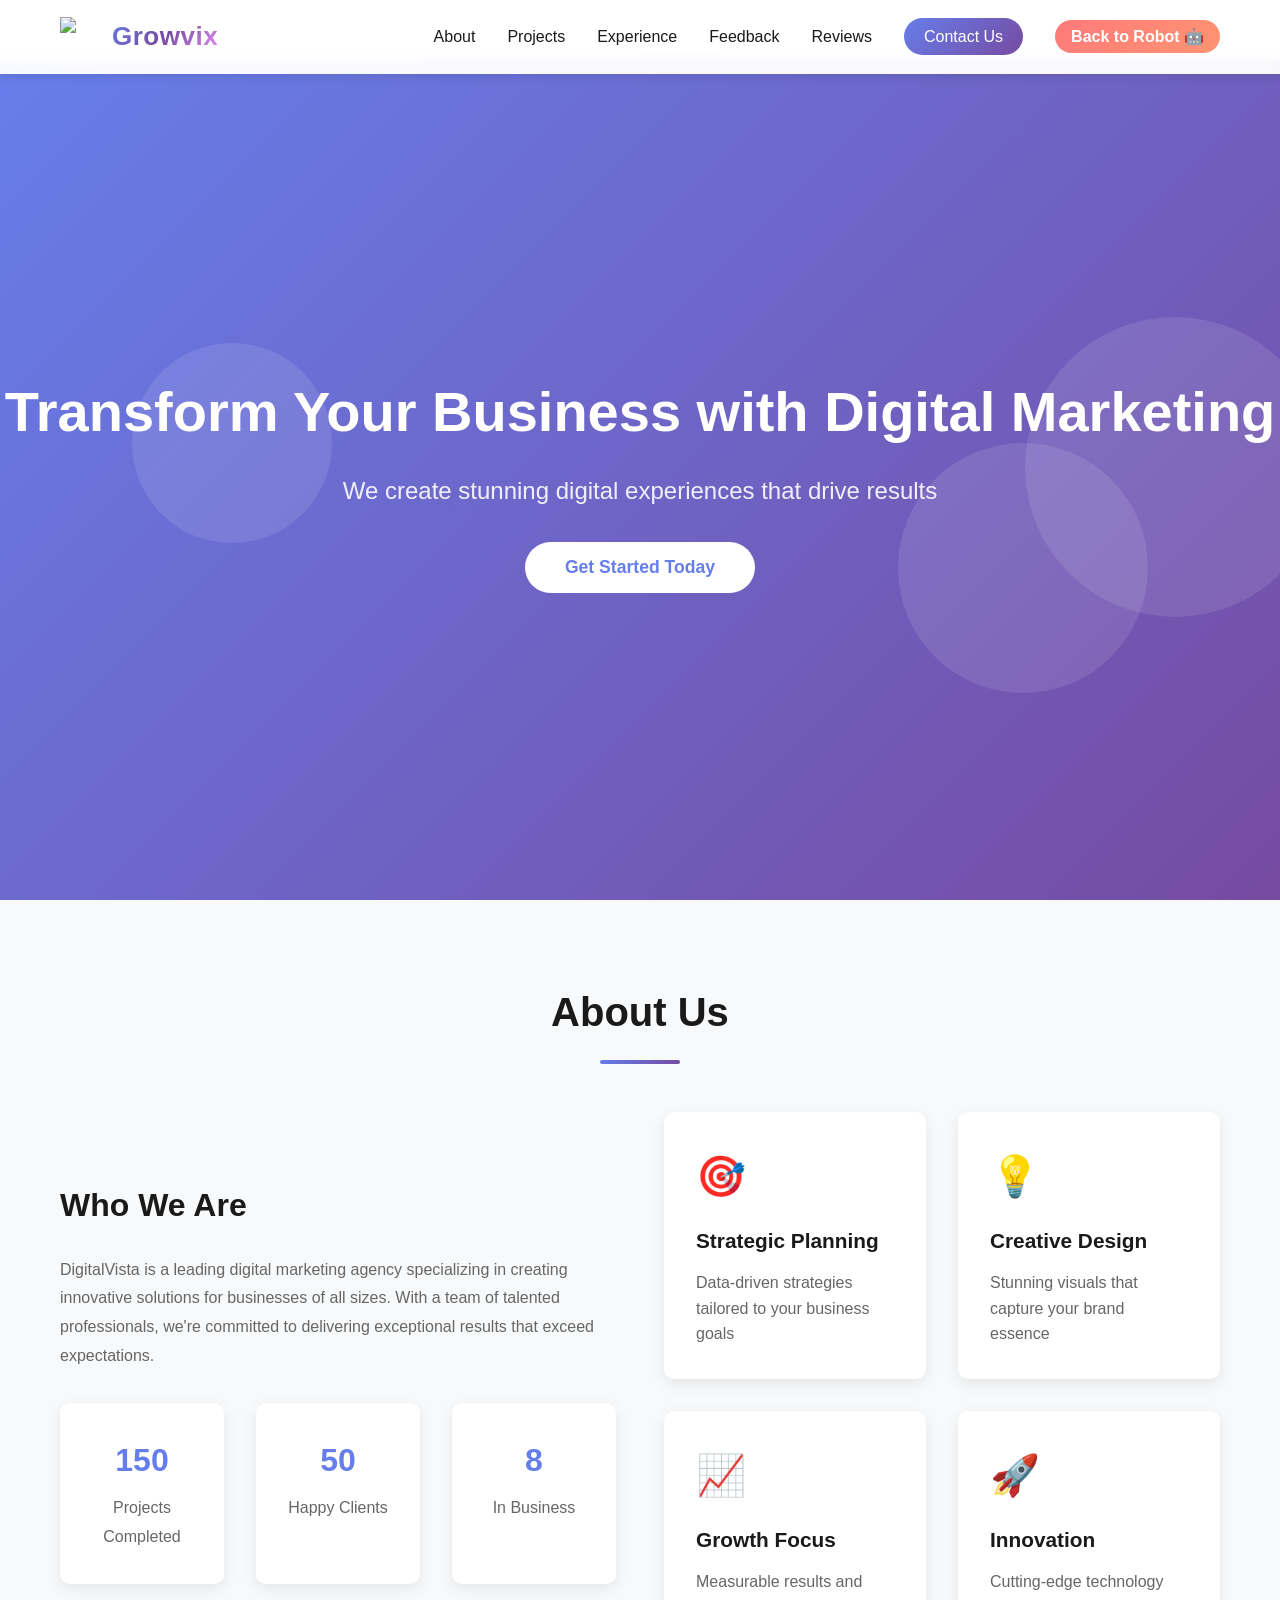
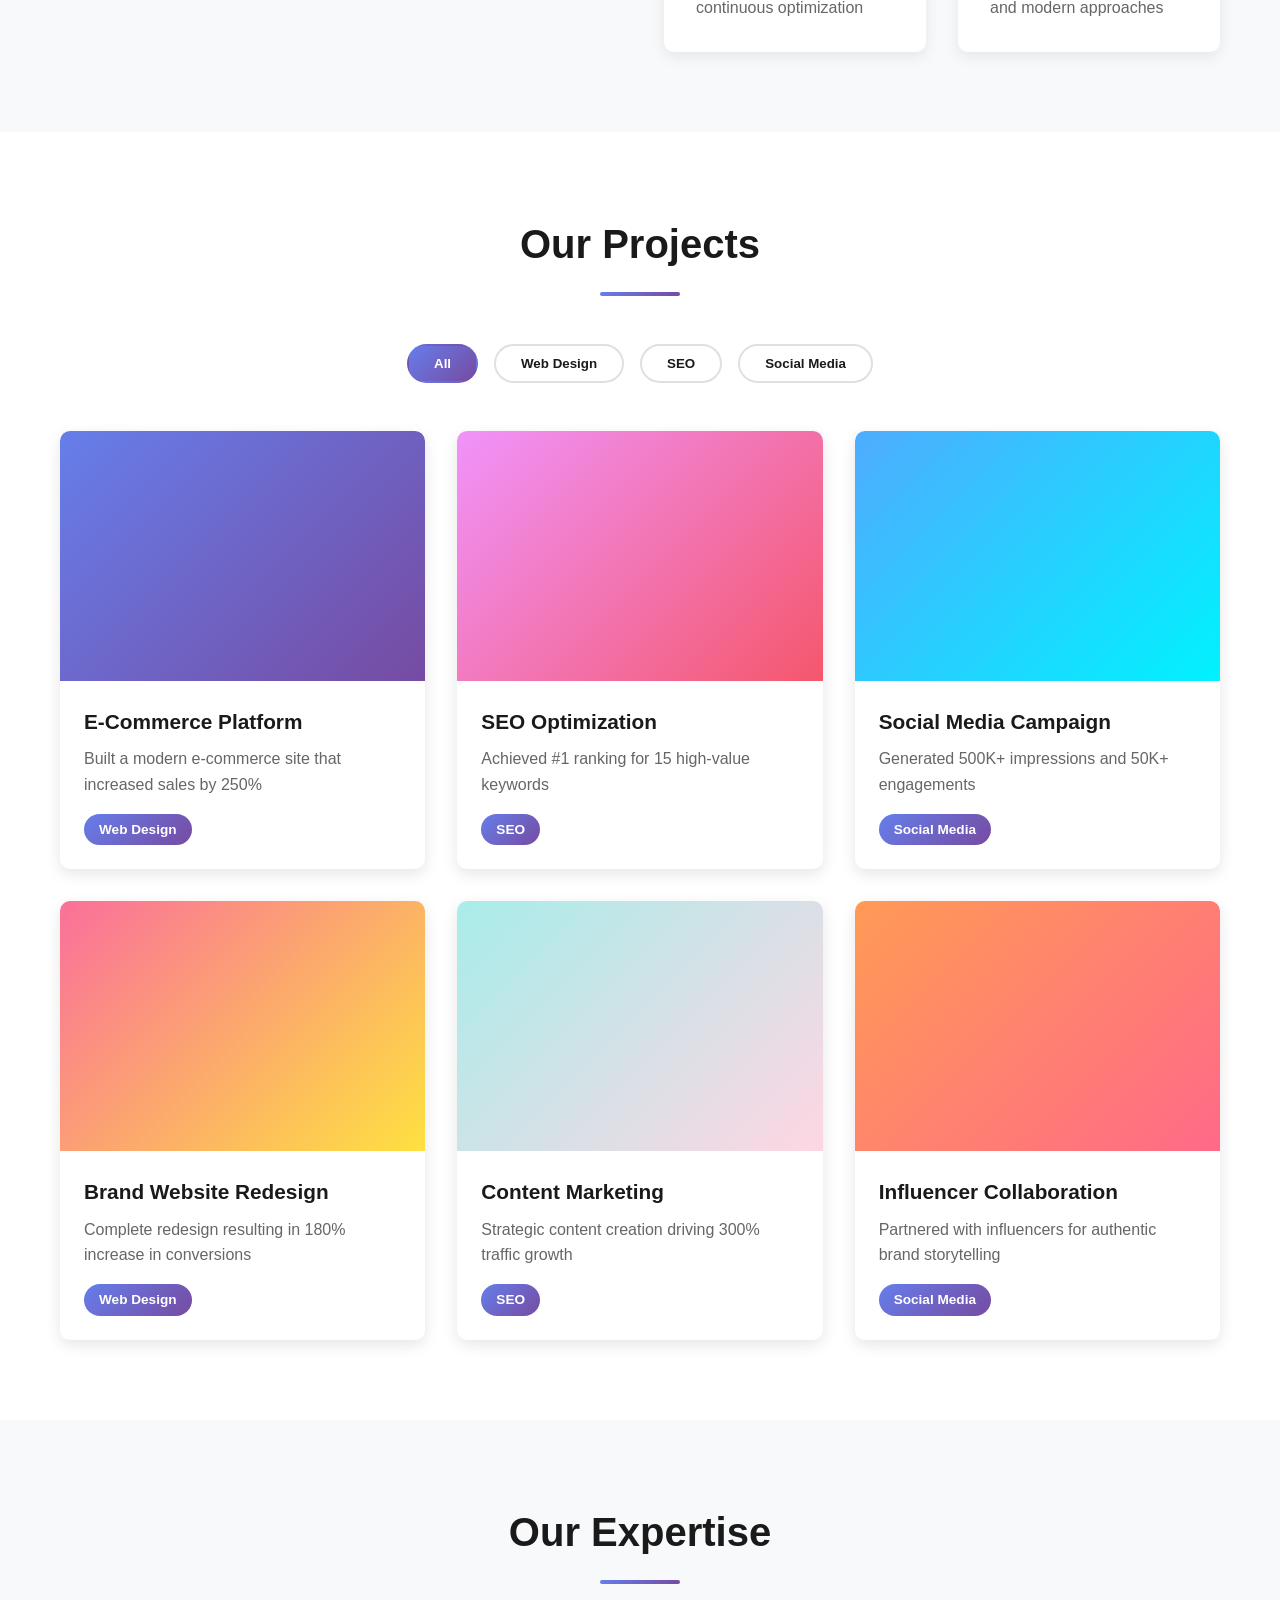
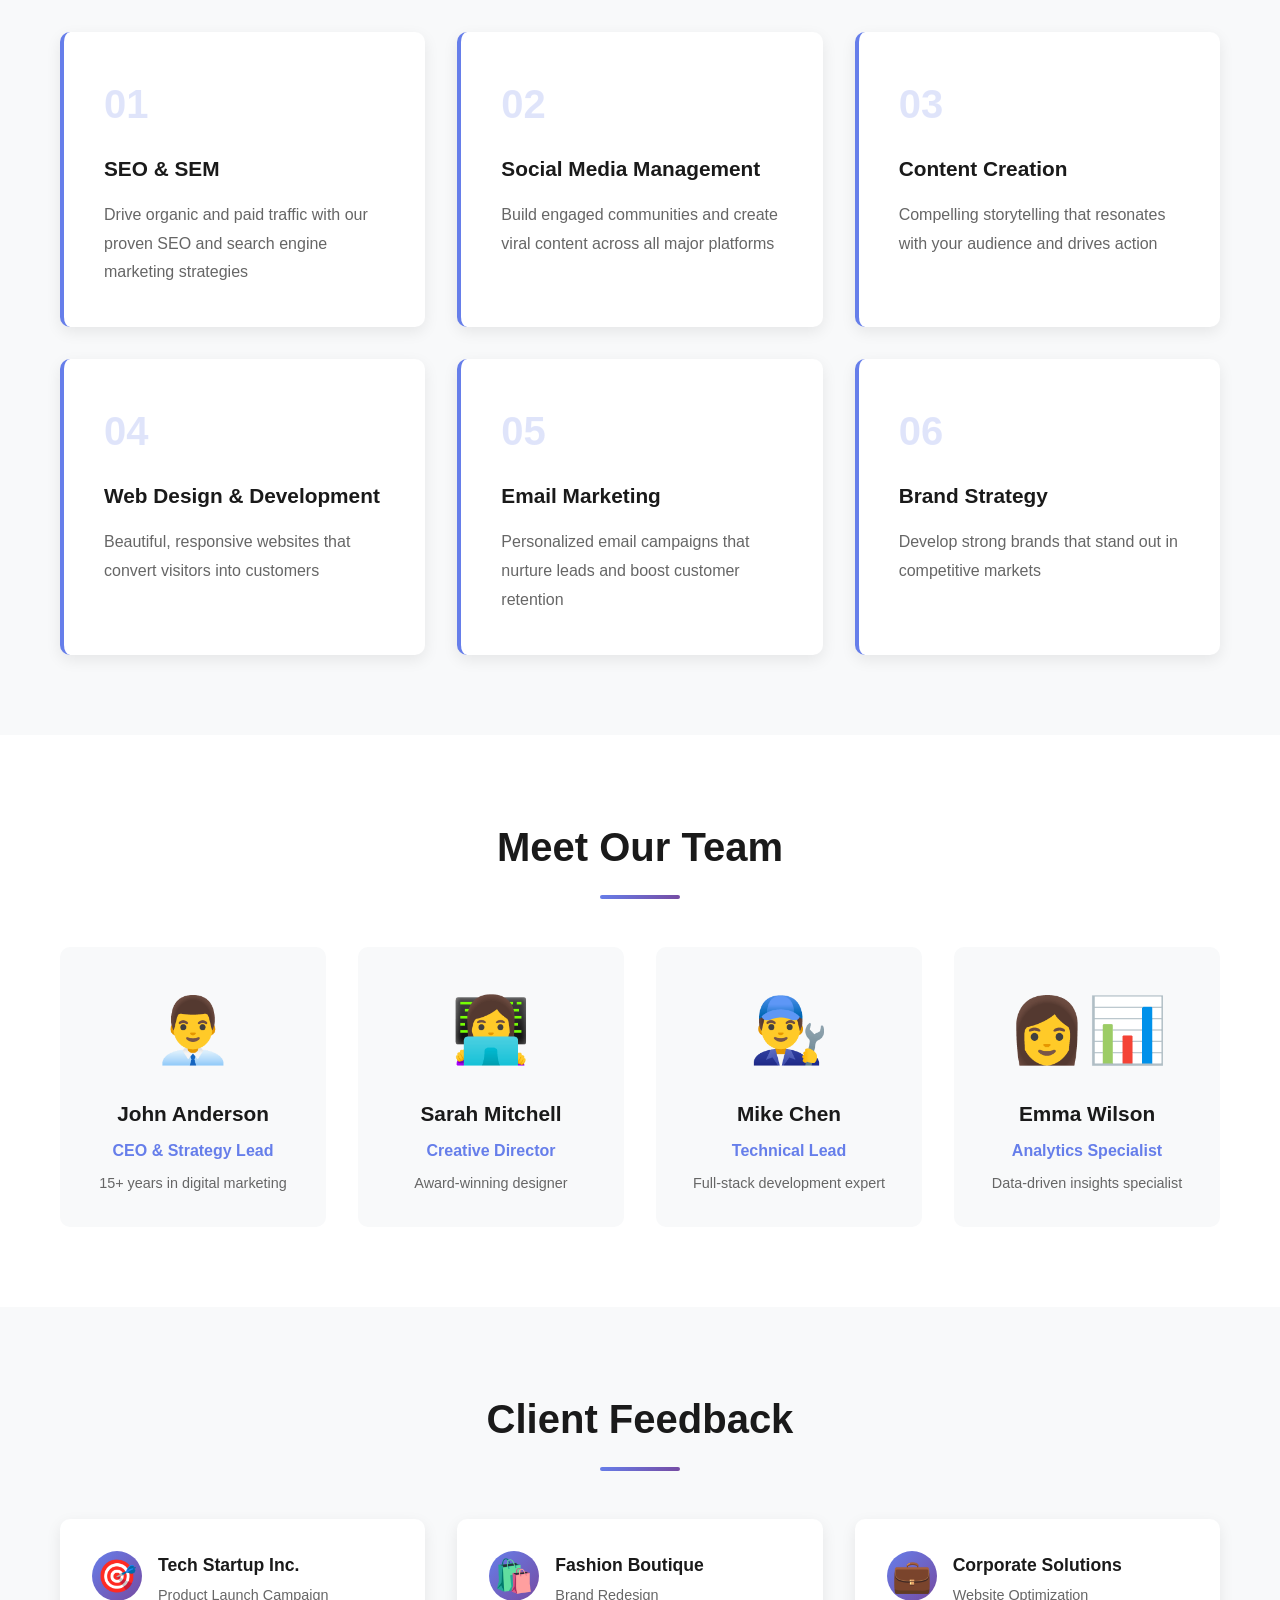
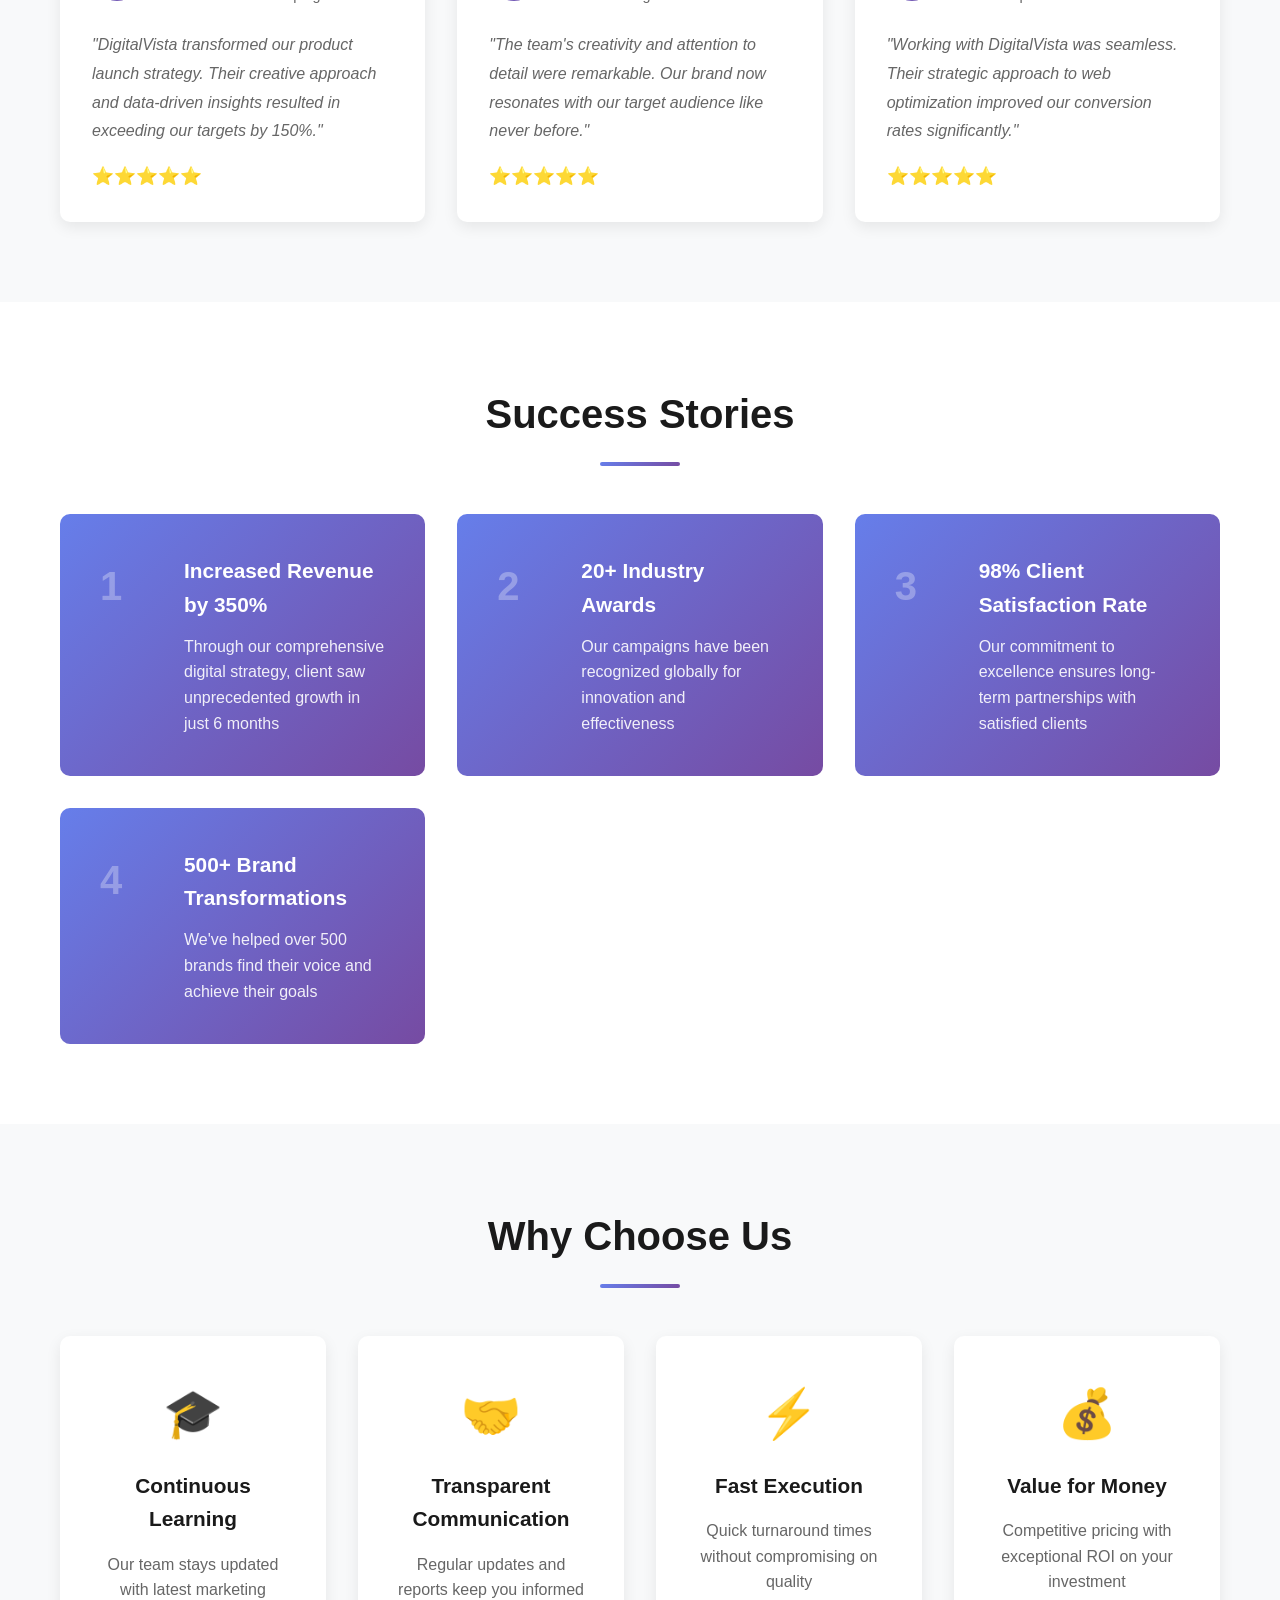
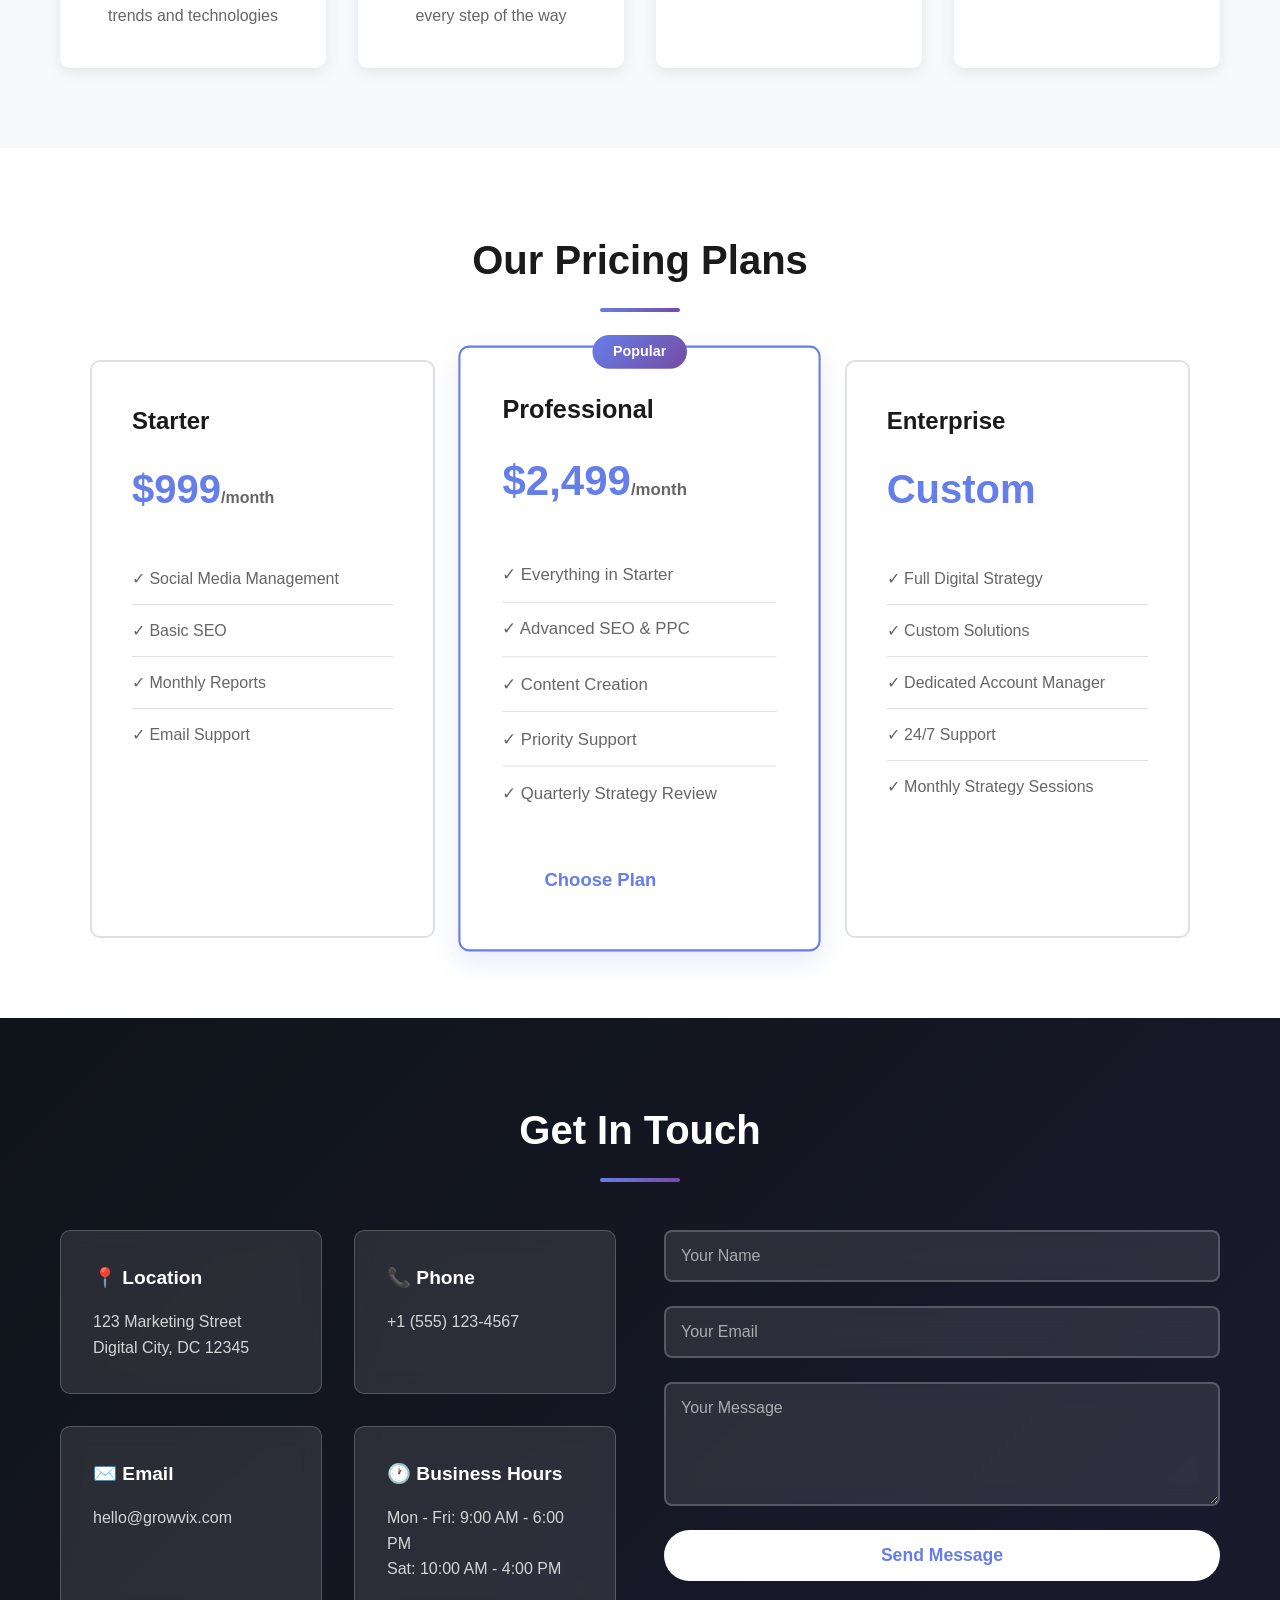
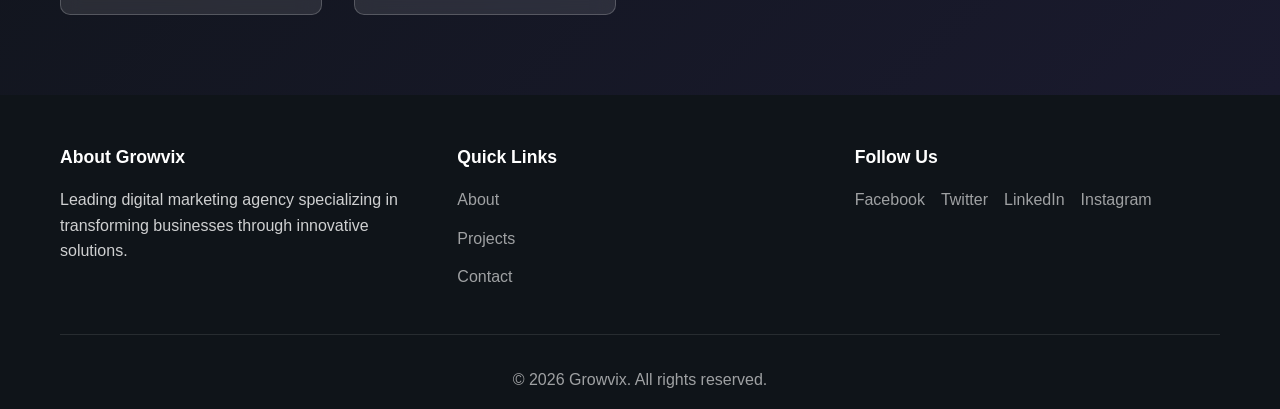
==== index.html @ 234e2d56 "Add files via upload" ====
<!DOCTYPE html>
<html lang="en">
<head>
    <meta charset="UTF-8">
    <meta name="viewport" content="width=device-width, initial-scale=1.0">
    <title>Growvix - Digital Marketing Agency</title>
    <link rel="stylesheet" href="style.css">
</head>
<body>
    <!-- Loading Bar -->
    <div class="loading-container">
        <div class="loading-robot">
            <svg viewBox="0 0 64 64" xmlns="http://www.w3.org/2000/svg" role="img" aria-label="loading robot">
                <rect x="8" y="14" width="48" height="36" rx="6" fill="#ffffff" />
                <rect x="18" y="6" width="28" height="12" rx="4" fill="#f093fb" />
                <circle cx="24" cy="32" r="4" fill="#667eea" />
                <circle cx="40" cy="32" r="4" fill="#667eea" />
                <rect x="28" y="40" width="8" height="6" rx="2" fill="#667eea" />
                <rect x="30" y="4" width="4" height="6" rx="2" fill="#ffda7b" />
            </svg>
        </div>
        <div class="loading-bar">
            <div class="loading-progress"></div>
        </div>
        <div class="loading-text">
            <span class="loading-percentage">0</span>%
        </div>
    </div>
    <!-- Navigation Bar -->
    <nav class="navbar">
        <div class="nav-container">
            <div class="logo">
                <div class="logo-icon image-only">
                    <img src="assets/growvix-logo.png" alt="Growvix logo" class="logo-img">
                </div>
                <h2>Growvix</h2>
            </div>
            <ul class="nav-links">
                
                <li><a href="about.html" class="nav-link">About</a></li>
                <li><a href="projects.html" class="nav-link">Projects</a></li>
                <li><a href="experience.html" class="nav-link">Experience</a></li>
                <li><a href="feedback.html" class="nav-link">Feedback</a></li>
                <li><a href="reviews.html" class="nav-link">Reviews</a></li>
                <li><a href="contact.html" class="nav-link cta-btn">Contact Us</a></li>
                <li><a href="home.html#robotWelcome" class="nav-link exit-btn">Back to Robot 🤖</a></li>
            </ul>
            <div class="hamburger">
                <span></span>
                <span></span>
                <span></span>
            </div>
        </div>
    </nav>

    <!-- Home Section -->
    <section id="home" class="home">
        <div class="home-content">
            <h1 class="home-title">Transform Your Business with Digital Marketing</h1>
            <p class="home-subtitle">We create stunning digital experiences that drive results</p>
            <button class="btn-primary">Get Started Today</button>
            <div class="floating-shapes">
                <div class="shape shape1"></div>
                <div class="shape shape2"></div>
                <div class="shape shape3"></div>
            </div>
        </div>
    </section>

    <!-- About Section -->
    <section id="about" class="about">
        <div class="container">
            <h2 class="section-title">About Us</h2>
            <div class="about-content">
                <div class="about-text">
                    <h3>Who We Are</h3>
                    <p>DigitalVista is a leading digital marketing agency specializing in creating innovative solutions for businesses of all sizes. With a team of talented professionals, we're committed to delivering exceptional results that exceed expectations.</p>
                    <div class="about-stats">
                        <div class="stat">
                            <h4>150+</h4>
                            <p>Projects Completed</p>
                        </div>
                        <div class="stat">
                            <h4>50+</h4>
                            <p>Happy Clients</p>
                        </div>
                        <div class="stat">
                            <h4>8 Years</h4>
                            <p>In Business</p>
                        </div>
                    </div>
                </div>
                <div class="about-features">
                    <div class="feature-card">
                        <div class="feature-icon">🎯</div>
                        <h4>Strategic Planning</h4>
                        <p>Data-driven strategies tailored to your business goals</p>
                    </div>
                    <div class="feature-card">
                        <div class="feature-icon">💡</div>
                        <h4>Creative Design</h4>
                        <p>Stunning visuals that capture your brand essence</p>
                    </div>
                    <div class="feature-card">
                        <div class="feature-icon">📈</div>
                        <h4>Growth Focus</h4>
                        <p>Measurable results and continuous optimization</p>
                    </div>
                    <div class="feature-card">
                        <div class="feature-icon">🚀</div>
                        <h4>Innovation</h4>
                        <p>Cutting-edge technology and modern approaches</p>
                    </div>
                </div>
            </div>
        </div>
    </section>

    <!-- Projects Section -->
    <section id="projects" class="projects">
        <div class="container">
            <h2 class="section-title">Our Projects</h2>
            <div class="filter-buttons">
                <button class="filter-btn active" data-filter="all">All</button>
                <button class="filter-btn" data-filter="web">Web Design</button>
                <button class="filter-btn" data-filter="seo">SEO</button>
                <button class="filter-btn" data-filter="social">Social Media</button>
            </div>
            <div class="projects-grid">
                <div class="project-card" data-category="web">
                    <div class="project-image" style="background: linear-gradient(135deg, #667eea 0%, #764ba2 100%);">
                        <div class="project-overlay">
                            <button class="view-btn">View Project</button>
                        </div>
                    </div>
                    <div class="project-info">
                        <h3>E-Commerce Platform</h3>
                        <p>Built a modern e-commerce site that increased sales by 250%</p>
                        <span class="project-tag">Web Design</span>
                    </div>
                </div>
                <div class="project-card" data-category="seo">
                    <div class="project-image" style="background: linear-gradient(135deg, #f093fb 0%, #f5576c 100%);">
                        <div class="project-overlay">
                            <button class="view-btn">View Project</button>
                        </div>
                    </div>
                    <div class="project-info">
                        <h3>SEO Optimization</h3>
                        <p>Achieved #1 ranking for 15 high-value keywords</p>
                        <span class="project-tag">SEO</span>
                    </div>
                </div>
                <div class="project-card" data-category="social">
                    <div class="project-image" style="background: linear-gradient(135deg, #4facfe 0%, #00f2fe 100%);">
                        <div class="project-overlay">
                            <button class="view-btn">View Project</button>
                        </div>
                    </div>
                    <div class="project-info">
                        <h3>Social Media Campaign</h3>
                        <p>Generated 500K+ impressions and 50K+ engagements</p>
                        <span class="project-tag">Social Media</span>
                    </div>
                </div>
                <div class="project-card" data-category="web">
                    <div class="project-image" style="background: linear-gradient(135deg, #fa709a 0%, #fee140 100%);">
                        <div class="project-overlay">
                            <button class="view-btn">View Project</button>
                        </div>
                    </div>
                    <div class="project-info">
                        <h3>Brand Website Redesign</h3>
                        <p>Complete redesign resulting in 180% increase in conversions</p>
                        <span class="project-tag">Web Design</span>
                    </div>
                </div>
                <div class="project-card" data-category="seo">
                    <div class="project-image" style="background: linear-gradient(135deg, #a8edea 0%, #fed6e3 100%);">
                        <div class="project-overlay">
                            <button class="view-btn">View Project</button>
                        </div>
                    </div>
                    <div class="project-info">
                        <h3>Content Marketing</h3>
                        <p>Strategic content creation driving 300% traffic growth</p>
                        <span class="project-tag">SEO</span>
                    </div>
                </div>
                <div class="project-card" data-category="social">
                    <div class="project-image" style="background: linear-gradient(135deg, #ff9a56 0%, #ff6a88 100%);">
                        <div class="project-overlay">
                            <button class="view-btn">View Project</button>
                        </div>
                    </div>
                    <div class="project-info">
                        <h3>Influencer Collaboration</h3>
                        <p>Partnered with influencers for authentic brand storytelling</p>
                        <span class="project-tag">Social Media</span>
                    </div>
                </div>
            </div>
        </div>
    </section>

    <!-- Experience Section -->
    <section id="experience" class="experience">
        <div class="container">
            <h2 class="section-title">Our Expertise</h2>
            <div class="expertise-grid">
                <div class="expertise-card">
                    <div class="expertise-number">01</div>
                    <h3>SEO & SEM</h3>
                    <p>Drive organic and paid traffic with our proven SEO and search engine marketing strategies</p>
                </div>
                <div class="expertise-card">
                    <div class="expertise-number">02</div>
                    <h3>Social Media Management</h3>
                    <p>Build engaged communities and create viral content across all major platforms</p>
                </div>
                <div class="expertise-card">
                    <div class="expertise-number">03</div>
                    <h3>Content Creation</h3>
                    <p>Compelling storytelling that resonates with your audience and drives action</p>
                </div>
                <div class="expertise-card">
                    <div class="expertise-number">04</div>
                    <h3>Web Design & Development</h3>
                    <p>Beautiful, responsive websites that convert visitors into customers</p>
                </div>
                <div class="expertise-card">
                    <div class="expertise-number">05</div>
                    <h3>Email Marketing</h3>
                    <p>Personalized email campaigns that nurture leads and boost customer retention</p>
                </div>
                <div class="expertise-card">
                    <div class="expertise-number">06</div>
                    <h3>Brand Strategy</h3>
                    <p>Develop strong brands that stand out in competitive markets</p>
                </div>
            </div>
        </div>
    </section>

    <!-- Team Section (Unique Feature) -->
    <section id="team" class="team">
        <div class="container">
            <h2 class="section-title">Meet Our Team</h2>
            <div class="team-grid">
                <div class="team-member">
                    <div class="member-avatar">👨‍💼</div>
                    <h3>John Anderson</h3>
                    <p class="member-role">CEO & Strategy Lead</p>
                    <p class="member-bio">15+ years in digital marketing</p>
                </div>
                <div class="team-member">
                    <div class="member-avatar">👩‍💻</div>
                    <h3>Sarah Mitchell</h3>
                    <p class="member-role">Creative Director</p>
                    <p class="member-bio">Award-winning designer</p>
                </div>
                <div class="team-member">
                    <div class="member-avatar">👨‍🔧</div>
                    <h3>Mike Chen</h3>
                    <p class="member-role">Technical Lead</p>
                    <p class="member-bio">Full-stack development expert</p>
                </div>
                <div class="team-member">
                    <div class="member-avatar">👩‍📊</div>
                    <h3>Emma Wilson</h3>
                    <p class="member-role">Analytics Specialist</p>
                    <p class="member-bio">Data-driven insights specialist</p>
                </div>
            </div>
        </div>
    </section>

    <!-- Feedback Section -->
    <section id="feedback" class="feedback">
        <div class="container">
            <h2 class="section-title">Client Feedback</h2>
            <div class="feedback-grid">
                <div class="feedback-card">
                    <div class="feedback-header">
                        <div class="client-avatar">🎯</div>
                        <div>
                            <h4>Tech Startup Inc.</h4>
                            <p>Product Launch Campaign</p>
                        </div>
                    </div>
                    <p class="feedback-text">"DigitalVista transformed our product launch strategy. Their creative approach and data-driven insights resulted in exceeding our targets by 150%."</p>
                    <div class="feedback-rating">⭐⭐⭐⭐⭐</div>
                </div>
                <div class="feedback-card">
                    <div class="feedback-header">
                        <div class="client-avatar">🛍️</div>
                        <div>
                            <h4>Fashion Boutique</h4>
                            <p>Brand Redesign</p>
                        </div>
                    </div>
                    <p class="feedback-text">"The team's creativity and attention to detail were remarkable. Our brand now resonates with our target audience like never before."</p>
                    <div class="feedback-rating">⭐⭐⭐⭐⭐</div>
                </div>
                <div class="feedback-card">
                    <div class="feedback-header">
                        <div class="client-avatar">💼</div>
                        <div>
                            <h4>Corporate Solutions</h4>
                            <p>Website Optimization</p>
                        </div>
                    </div>
                    <p class="feedback-text">"Working with DigitalVista was seamless. Their strategic approach to web optimization improved our conversion rates significantly."</p>
                    <div class="feedback-rating">⭐⭐⭐⭐⭐</div>
                </div>
            </div>
        </div>
    </section>

    <!-- Reviews Section -->
    <section id="reviews" class="reviews">
        <div class="container">
            <h2 class="section-title">Success Stories</h2>
            <div class="reviews-container">
                <div class="review-item">
                    <div class="review-number">1</div>
                    <div class="review-content">
                        <h3>Increased Revenue by 350%</h3>
                        <p>Through our comprehensive digital strategy, client saw unprecedented growth in just 6 months</p>
                    </div>
                </div>
                <div class="review-item">
                    <div class="review-number">2</div>
                    <div class="review-content">
                        <h3>20+ Industry Awards</h3>
                        <p>Our campaigns have been recognized globally for innovation and effectiveness</p>
                    </div>
                </div>
                <div class="review-item">
                    <div class="review-number">3</div>
                    <div class="review-content">
                        <h3>98% Client Satisfaction Rate</h3>
                        <p>Our commitment to excellence ensures long-term partnerships with satisfied clients</p>
                    </div>
                </div>
                <div class="review-item">
                    <div class="review-number">4</div>
                    <div class="review-content">
                        <h3>500+ Brand Transformations</h3>
                        <p>We've helped over 500 brands find their voice and achieve their goals</p>
                    </div>
                </div>
            </div>
        </div>
    </section>

    <!-- Interactive Features Section (Unique) -->
    <section id="interactive" class="interactive-features">
        <div class="container">
            <h2 class="section-title">Why Choose Us</h2>
            <div class="features-showcase">
                <div class="feature-showcase">
                    <div class="feature-icon-large">🎓</div>
                    <h3>Continuous Learning</h3>
                    <p>Our team stays updated with latest marketing trends and technologies</p>
                </div>
                <div class="feature-showcase">
                    <div class="feature-icon-large">🤝</div>
                    <h3>Transparent Communication</h3>
                    <p>Regular updates and reports keep you informed every step of the way</p>
                </div>
                <div class="feature-showcase">
                    <div class="feature-icon-large">⚡</div>
                    <h3>Fast Execution</h3>
                    <p>Quick turnaround times without compromising on quality</p>
                </div>
                <div class="feature-showcase">
                    <div class="feature-icon-large">💰</div>
                    <h3>Value for Money</h3>
                    <p>Competitive pricing with exceptional ROI on your investment</p>
                </div>
            </div>
        </div>
    </section>

    <!-- Pricing Section (Unique) -->
    <section id="pricing" class="pricing">
        <div class="container">
            <h2 class="section-title">Our Pricing Plans</h2>
            <div class="pricing-grid">
                <div class="pricing-card">
                    <h3>Starter</h3>
                    <div class="price">$999<span>/month</span></div>
                    <ul class="pricing-features">
                        <li>✓ Social Media Management</li>
                        <li>✓ Basic SEO</li>
                        <li>✓ Monthly Reports</li>
                        <li>✓ Email Support</li>
                    </ul>
                    <button class="btn-secondary">Choose Plan</button>
                </div>
                <div class="pricing-card featured">
                    <div class="badge">Popular</div>
                    <h3>Professional</h3>
                    <div class="price">$2,499<span>/month</span></div>
                    <ul class="pricing-features">
                        <li>✓ Everything in Starter</li>
                        <li>✓ Advanced SEO & PPC</li>
                        <li>✓ Content Creation</li>
                        <li>✓ Priority Support</li>
                        <li>✓ Quarterly Strategy Review</li>
                    </ul>
                    <button class="btn-primary">Choose Plan</button>
                </div>
                <div class="pricing-card">
                    <h3>Enterprise</h3>
                    <div class="price">Custom</div>
                    <ul class="pricing-features">
                        <li>✓ Full Digital Strategy</li>
                        <li>✓ Custom Solutions</li>
                        <li>✓ Dedicated Account Manager</li>
                        <li>✓ 24/7 Support</li>
                        <li>✓ Monthly Strategy Sessions</li>
                    </ul>
                    <button class="btn-secondary">Contact Sales</button>
                </div>
            </div>
        </div>
    </section>

    <!-- Contact Section -->
    <section id="contact" class="contact">
        <div class="container">
            <h2 class="section-title">Get In Touch</h2>
            <div class="contact-content">
                <div class="contact-info">
                    <div class="info-box">
                        <h4>📍 Location</h4>
                        <p>123 Marketing Street<br>Digital City, DC 12345</p>
                    </div>
                    <div class="info-box">
                        <h4>📞 Phone</h4>
                        <p>+1 (555) 123-4567</p>
                    </div>
                    <div class="info-box">
                        <h4>✉️ Email</h4>
                        <p>hello@growvix.com</p>
                    </div>
                    <div class="info-box">
                        <h4>🕐 Business Hours</h4>
                        <p>Mon - Fri: 9:00 AM - 6:00 PM<br>Sat: 10:00 AM - 4:00 PM</p>
                    </div>
                </div>
                <form class="contact-form">
                    <input type="text" placeholder="Your Name" required>
                    <input type="email" placeholder="Your Email" required>
                    <textarea placeholder="Your Message" rows="5" required></textarea>
                    <button type="submit" class="btn-primary">Send Message</button>
                </form>
            </div>
        </div>
    </section>

    <!-- Footer -->
    <footer class="footer">
        <div class="container">
            <div class="footer-content">
                <div class="footer-section">
                    <h4>About Growvix</h4>
                    <p>Leading digital marketing agency specializing in transforming businesses through innovative solutions.</p>
                </div>
                <div class="footer-section">
                    <h4>Quick Links</h4>
                    <ul>
                        <li><a href="#about">About</a></li>
                        <li><a href="#projects">Projects</a></li>
                        <li><a href="#contact">Contact</a></li>
                    </ul>
                </div>
                <div class="footer-section">
                    <h4>Follow Us</h4>
                    <div class="social-links">
                        <a href="#">Facebook</a>
                        <a href="#">Twitter</a>
                        <a href="#">LinkedIn</a>
                        <a href="#">Instagram</a>
                    </div>
                </div>
            </div>
            <div class="footer-bottom">
                <p>&copy; 2026 Growvix. All rights reserved.</p>
            </div>
        </div>
    </footer>

    <script src="script.js"></script>
</body>
</html>
---- style.css ----
/* ========== GLOBAL STYLES ========== */
* {
    margin: 0;
    padding: 0;
    box-sizing: border-box;
}

:root {
    --primary-color: #667eea;
    --secondary-color: #764ba2;
    --accent-color: #f5576c;
    --dark-bg: #0f1419;
    --light-bg: #f8f9fa;
    --text-dark: #1a1a1a;
    --text-light: #666666;
    --border-color: #e0e0e0;
    --transition: all 0.3s ease;
}

html {
    scroll-behavior: smooth;
}

body {
    font-family: 'Segoe UI', Tahoma, Geneva, Verdana, sans-serif;
    color: var(--text-dark);
    background-color: #fff;
    line-height: 1.6;
}

/* ========== LOADING BAR ========== */
.loading-container {
    position: fixed;
    top: 0;
    left: 0;
    width: 100%;
    height: 100vh;
    background: radial-gradient(circle at 20% 50%, rgba(245,87,108,0.2), transparent 20%),
                radial-gradient(circle at 80% 80%, rgba(102,126,234,0.15), transparent 20%),
                linear-gradient(135deg, #0f1724 0%, #1f2340 50%, #2b1b3b 100%);
    display: flex;
    align-items: center;
    justify-content: center;
    flex-direction: column;
    z-index: 9999;
    gap: 40px;
    overflow: hidden;
}

.loading-container::before {
    content: '';
    position: absolute;
    width: 500px;
    height: 500px;
    border-radius: 50%;
    background: radial-gradient(circle, rgba(118,75,162,0.1), transparent 40%);
    left: -150px;
    top: -100px;
    filter: blur(80px);
    z-index: 0;
}

.loading-robot {
    width: 120px;
    height: 120px;
    display: flex;
    align-items: center;
    justify-content: center;
    position: relative;
    z-index: 2;
    animation: robotBounce 2s ease-in-out infinite;
}

.loading-robot svg {
    width: 100%;
    height: 100%;
    filter: drop-shadow(0 8px 20px rgba(102,126,234,0.4));
}

@keyframes robotBounce {
    0%, 100% { transform: translateY(0); }
    50% { transform: translateY(-20px); }
}

.loading-bar {
    width: 320px;
    height: 10px;
    background: rgba(255, 255, 255, 0.1);
    border-radius: 10px;
    overflow: hidden;
    box-shadow: 0 0 20px rgba(102,126,234,0.3);
    position: relative;
    z-index: 2;
    border: 1px solid rgba(255,255,255,0.05);
}

.loading-progress {
    height: 100%;
    background: linear-gradient(90deg, #00d4ff, #0099ff, #667eea, #f093fb);
    width: 0%;
    border-radius: 10px;
    transition: width 0.3s ease;
    box-shadow: 0 0 20px rgba(0, 212, 255, 0.8), 0 0 10px rgba(102,126,234,0.6);
}

.loading-text {
    font-size: 56px;
    font-weight: 800;
    color: white;
    text-shadow: 0 4px 15px rgba(0, 0, 0, 0.4);
    letter-spacing: 2px;
    position: relative;
    z-index: 2;
}

.loading-percentage {
    font-family: 'Courier New', monospace;
    display: inline-block;
    min-width: 80px;
    text-align: right;
}

/* Hide loading after completion */
.loading-container.hidden {
    opacity: 0;
    visibility: hidden;
    transition: opacity 0.5s ease, visibility 0.5s ease;
}

/* ========== ROBOT GREETING STYLES (HOME PAGE) ========== */
.robot-wrapper {
    display: flex;
    align-items: center;
    gap: 20px;
    justify-content: center;
    margin-top: 20px;
}

.robot {
    width: 90px;
    height: 90px;
    display: flex;
    align-items: center;
    justify-content: center;
}

.robot svg {
    width: 80px;
    height: 80px;
    filter: drop-shadow(0 6px 12px rgba(0,0,0,0.15));
}

.speech-bubble {
    max-width: 420px;
    background: linear-gradient(180deg, #ffffff, #f3f6ff);
    color: #1a1a1a;
    padding: 12px 16px;
    border-radius: 14px;
    border: 1px solid rgba(0,0,0,0.06);
    box-shadow: 0 8px 30px rgba(102,126,234,0.08);
    font-weight: 600;
    font-size: 18px;
    position: relative;
}

.speech-bubble::after {
    content: '';
    position: absolute;
    left: 12px;
    bottom: -10px;
    width: 0;
    height: 0;
    border-left: 10px solid transparent;
    border-right: 10px solid transparent;
    border-top: 10px solid #f3f6ff;
}

.robot-text { white-space: nowrap; overflow: hidden; display: inline-block; }
.robot-cursor { display: inline-block; margin-left: 6px; color: #667eea; font-weight: 800; }

@keyframes blink { 50% { opacity: 0 } }
.robot-cursor.blink { animation: blink 1s step-end infinite; }

.robot-wrapper.center { justify-content: center; }

.robot-small { width: 56px; height: 56px; }

.container {
    max-width: 1200px;
    margin: 0 auto;
    padding: 0 20px;
}

/* ========== NAVIGATION ========== */
.navbar {
    position: fixed;
    top: 0;
    width: 100%;
    background: rgba(255, 255, 255, 0.95);
    backdrop-filter: blur(10px);
    box-shadow: 0 2px 10px rgba(0, 0, 0, 0.1);
    z-index: 1000;
    padding: 1rem 0;
}

.nav-container {
    max-width: 1200px;
    margin: 0 auto;
    padding: 0 20px;
    display: flex;
    justify-content: space-between;
    align-items: center;
}

.logo {
    display: flex;
    align-items: center;
    gap: 12px;
    font-size: 24px;
    font-weight: 800;
    letter-spacing: 0.5px;
}

.logo h2 {
    margin: 0;
    background: linear-gradient(135deg, #667eea 0%, #764ba2 50%, #f093fb 100%);
    -webkit-background-clip: text;
    -webkit-text-fill-color: transparent;
    background-clip: text;
    font-size: 26px;
}

.logo-icon {
    width: 40px;
    height: 40px;
    display: flex;
    align-items: center;
    justify-content: center;
    background: linear-gradient(135deg, #667eea 0%, #764ba2 100%);
    border-radius: 8px;
    font-size: 22px;
    box-shadow: 0 5px 20px rgba(102, 126, 234, 0.4);
    transition: all 0.3s ease;
    font-weight: 800;
    color: white;
}

/* If using an image logo, size and neutralize the background */
.logo-icon img.logo-img {
    width: 40px;
    height: 40px;
    display: block;
    object-fit: contain;
}

.logo-icon.image-only {
    background: transparent;
    box-shadow: none;
    padding: 0;
}

.logo:hover .logo-icon {
    transform: scale(1.1) rotate(-5deg);
    box-shadow: 0 8px 30px rgba(102, 126, 234, 0.6);
}

.nav-links {
    display: flex;
    list-style: none;
    gap: 2rem;
    align-items: center;
}

.nav-link {
    text-decoration: none;
    color: var(--text-dark);
    font-weight: 500;
    transition: var(--transition);
    position: relative;
}

.nav-link:hover {
    color: var(--primary-color);
}

.nav-link::after {
    content: '';
    position: absolute;
    bottom: -5px;
    left: 0;
    width: 0;
    height: 2px;
    background: var(--primary-color);
    transition: var(--transition);
}

.nav-link:hover::after {
    width: 100%;
}

.cta-btn {
    background: linear-gradient(135deg, var(--primary-color), var(--secondary-color));
    color: white !important;
    padding: 10px 20px;
    border-radius: 25px;
    transition: var(--transition);
}

.cta-btn:hover {
    transform: translateY(-2px);
    box-shadow: 0 10px 20px rgba(102, 126, 234, 0.3);
}

/* Exit button style (placed after Contact) */
.exit-btn {
    background: linear-gradient(135deg, #ff7a7a 0%, #ff9472 100%);
    color: white !important;
    padding: 8px 16px;
    border-radius: 20px;
    font-weight: 700;
    transition: var(--transition);
    border: none;
}

.exit-btn:hover {
    transform: translateY(-2px);
    box-shadow: 0 10px 20px rgba(255, 120, 120, 0.25);
}

.hamburger {
    display: none;
    flex-direction: column;
    cursor: pointer;
    gap: 5px;
}

.hamburger span {
    width: 25px;
    height: 3px;
    background: var(--text-dark);
    border-radius: 2px;
    transition: var(--transition);
}

/* ========== HOME SECTION ========== */
.home {
    margin-top: 60px;
    min-height: calc(100vh - 60px);
    display: flex;
    align-items: center;
    justify-content: center;
    background: linear-gradient(135deg, #667eea 0%, #764ba2 100%);
    position: relative;
    overflow: hidden;
    color: white;
}

.home-content {
    text-align: center;
    z-index: 2;
    position: relative;
}

.home-title {
    font-size: 3.5rem;
    font-weight: 800;
    margin-bottom: 1rem;
    animation: slideInDown 0.8s ease;
}

.home-subtitle {
    font-size: 1.5rem;
    margin-bottom: 2rem;
    opacity: 0.9;
    animation: slideInUp 0.8s ease;
}

.btn-primary {
    background: white;
    color: var(--primary-color);
    padding: 15px 40px;
    font-size: 1.1rem;
    font-weight: 700;
    border: none;
    border-radius: 30px;
    cursor: pointer;
    transition: var(--transition);
    animation: slideInUp 1s ease;
}

.btn-primary:hover {
    transform: translateY(-3px);
    box-shadow: 0 15px 30px rgba(0, 0, 0, 0.2);
}

.btn-secondary {
    background: transparent;
    color: white;
    border: 2px solid white;
    padding: 12px 30px;
    font-weight: 600;
    border-radius: 25px;
    cursor: pointer;
    transition: var(--transition);
}

.btn-secondary:hover {
    background: white;
    color: var(--primary-color);
}

.floating-shapes {
    position: absolute;
    width: 100%;
    height: 100%;
    top: 0;
    left: 0;
}

.shape {
    position: absolute;
    border-radius: 50%;
    opacity: 0.1;
    animation: float 6s ease-in-out infinite;
}

.shape1 {
    width: 300px;
    height: 300px;
    background: white;
    top: -50px;
    right: -50px;
}

.shape2 {
    width: 200px;
    height: 200px;
    background: white;
    bottom: 50px;
    left: 10%;
    animation-delay: 2s;
}

.shape3 {
    width: 250px;
    height: 250px;
    background: white;
    bottom: -100px;
    right: 10%;
    animation-delay: 4s;
}

@keyframes float {
    0%, 100% {
        transform: translateY(0px);
    }
    50% {
        transform: translateY(30px);
    }
}

@keyframes slideInDown {
    from {
        opacity: 0;
        transform: translateY(-30px);
    }
    to {
        opacity: 1;
        transform: translateY(0);
    }
}

@keyframes slideInUp {
    from {
        opacity: 0;
        transform: translateY(30px);
    }
    to {
        opacity: 1;
        transform: translateY(0);
    }
}

/* ========== SECTION STYLES ========== */
section {
    padding: 80px 0;
}

.section-title {
    font-size: 2.5rem;
    font-weight: 800;
    text-align: center;
    margin-bottom: 3rem;
    color: var(--text-dark);
    position: relative;
}

.section-title::after {
    content: '';
    display: block;
    width: 80px;
    height: 4px;
    background: linear-gradient(135deg, var(--primary-color), var(--secondary-color));
    margin: 1rem auto 0;
    border-radius: 2px;
}

/* ========== ABOUT SECTION ========== */
.about {
    background: var(--light-bg);
}

.about-content {
    display: grid;
    grid-template-columns: 1fr 1fr;
    gap: 3rem;
    align-items: center;
}

.about-text h3 {
    font-size: 2rem;
    margin-bottom: 1.5rem;
    color: var(--text-dark);
}

.about-text p {
    color: var(--text-light);
    margin-bottom: 2rem;
    line-height: 1.8;
}

.about-stats {
    display: grid;
    grid-template-columns: repeat(3, 1fr);
    gap: 2rem;
    margin-top: 2rem;
}

.stat {
    background: white;
    padding: 2rem;
    border-radius: 10px;
    text-align: center;
    box-shadow: 0 5px 15px rgba(0, 0, 0, 0.08);
}

.stat h4 {
    font-size: 2rem;
    color: var(--primary-color);
    margin-bottom: 0.5rem;
}

.stat p {
    color: var(--text-light);
    margin: 0;
}

.about-features {
    display: grid;
    grid-template-columns: repeat(2, 1fr);
    gap: 2rem;
}

.feature-card {
    background: white;
    padding: 2rem;
    border-radius: 10px;
    box-shadow: 0 5px 15px rgba(0, 0, 0, 0.08);
    transition: var(--transition);
}

.feature-card:hover {
    transform: translateY(-5px);
    box-shadow: 0 10px 25px rgba(0, 0, 0, 0.12);
}

.feature-icon {
    font-size: 2.5rem;
    margin-bottom: 1rem;
}

.feature-card h4 {
    font-size: 1.3rem;
    margin-bottom: 0.8rem;
    color: var(--text-dark);
}

.feature-card p {
    color: var(--text-light);
}

/* ========== PROJECTS SECTION ========== */
.projects {
    background: white;
}

.filter-buttons {
    display: flex;
    justify-content: center;
    gap: 1rem;
    margin-bottom: 3rem;
    flex-wrap: wrap;
}

.filter-btn {
    padding: 10px 25px;
    border: 2px solid var(--border-color);
    background: white;
    border-radius: 25px;
    cursor: pointer;
    font-weight: 600;
    transition: var(--transition);
    color: var(--text-dark);
}

.filter-btn.active {
    background: linear-gradient(135deg, var(--primary-color), var(--secondary-color));
    color: white;
    border-color: transparent;
}

.filter-btn:hover {
    border-color: var(--primary-color);
    color: var(--primary-color);
}

.projects-grid {
    display: grid;
    grid-template-columns: repeat(auto-fit, minmax(350px, 1fr));
    gap: 2rem;
}

.project-card {
    border-radius: 10px;
    overflow: hidden;
    box-shadow: 0 5px 15px rgba(0, 0, 0, 0.1);
    transition: var(--transition);
    background: white;
}

.project-card:hover {
    transform: translateY(-10px);
    box-shadow: 0 15px 30px rgba(0, 0, 0, 0.15);
}

.project-image {
    width: 100%;
    height: 250px;
    position: relative;
    display: flex;
    align-items: center;
    justify-content: center;
}

.project-overlay {
    position: absolute;
    top: 0;
    left: 0;
    right: 0;
    bottom: 0;
    background: rgba(0, 0, 0, 0.7);
    display: flex;
    align-items: center;
    justify-content: center;
    opacity: 0;
    transition: var(--transition);
}

.project-card:hover .project-overlay {
    opacity: 1;
}

.view-btn {
    background: white;
    color: var(--primary-color);
    border: none;
    padding: 10px 25px;
    border-radius: 25px;
    font-weight: 700;
    cursor: pointer;
    transition: var(--transition);
}

.view-btn:hover {
    background: var(--primary-color);
    color: white;
}

.project-info {
    padding: 1.5rem;
}

.project-info h3 {
    font-size: 1.3rem;
    margin-bottom: 0.5rem;
    color: var(--text-dark);
}

.project-info p {
    color: var(--text-light);
    margin-bottom: 1rem;
}

.project-tag {
    display: inline-block;
    background: linear-gradient(135deg, var(--primary-color), var(--secondary-color));
    color: white;
    padding: 5px 15px;
    border-radius: 20px;
    font-size: 0.85rem;
    font-weight: 600;
}

/* ========== EXPERIENCE SECTION ========== */
.experience {
    background: var(--light-bg);
}

.expertise-grid {
    display: grid;
    grid-template-columns: repeat(auto-fit, minmax(300px, 1fr));
    gap: 2rem;
}

.expertise-card {
    background: white;
    padding: 2.5rem;
    border-radius: 10px;
    box-shadow: 0 5px 15px rgba(0, 0, 0, 0.08);
    transition: var(--transition);
    border-left: 4px solid var(--primary-color);
}

.expertise-card:hover {
    transform: translateY(-5px);
    box-shadow: 0 10px 25px rgba(0, 0, 0, 0.12);
    border-left-color: var(--secondary-color);
}

.expertise-number {
    font-size: 2.5rem;
    font-weight: 800;
    color: var(--primary-color);
    margin-bottom: 1rem;
    opacity: 0.2;
}

.expertise-card h3 {
    font-size: 1.3rem;
    margin-bottom: 1rem;
    color: var(--text-dark);
}

.expertise-card p {
    color: var(--text-light);
    line-height: 1.8;
}

/* ========== TEAM SECTION ========== */
.team {
    background: white;
}

.team-grid {
    display: grid;
    grid-template-columns: repeat(auto-fit, minmax(250px, 1fr));
    gap: 2rem;
}

.team-member {
    background: var(--light-bg);
    padding: 2rem;
    border-radius: 10px;
    text-align: center;
    transition: var(--transition);
}

.team-member:hover {
    transform: translateY(-5px);
    box-shadow: 0 10px 25px rgba(0, 0, 0, 0.1);
}

.member-avatar {
    font-size: 4rem;
    margin-bottom: 1rem;
}

.team-member h3 {
    font-size: 1.3rem;
    margin-bottom: 0.5rem;
    color: var(--text-dark);
}

.member-role {
    color: var(--primary-color);
    font-weight: 600;
    margin-bottom: 0.5rem;
}

.member-bio {
    color: var(--text-light);
    font-size: 0.9rem;
    margin: 0;
}

/* ========== FEEDBACK SECTION ========== */
.feedback {
    background: var(--light-bg);
}

.feedback-grid {
    display: grid;
    grid-template-columns: repeat(auto-fit, minmax(320px, 1fr));
    gap: 2rem;
}

.feedback-card {
    background: white;
    padding: 2rem;
    border-radius: 10px;
    box-shadow: 0 5px 15px rgba(0, 0, 0, 0.08);
    transition: var(--transition);
}

.feedback-card:hover {
    transform: translateY(-5px);
    box-shadow: 0 10px 25px rgba(0, 0, 0, 0.12);
}

.feedback-header {
    display: flex;
    gap: 1rem;
    margin-bottom: 1.5rem;
}

.client-avatar {
    font-size: 2rem;
    width: 50px;
    height: 50px;
    display: flex;
    align-items: center;
    justify-content: center;
    background: linear-gradient(135deg, var(--primary-color), var(--secondary-color));
    border-radius: 50%;
}

.feedback-header h4 {
    font-size: 1.1rem;
    margin-bottom: 0.3rem;
    color: var(--text-dark);
}

.feedback-header p {
    color: var(--text-light);
    font-size: 0.9rem;
    margin: 0;
}

.feedback-text {
    color: var(--text-light);
    margin-bottom: 1rem;
    line-height: 1.8;
    font-style: italic;
}

.feedback-rating {
    color: #ffc107;
    font-size: 1.1rem;
}

/* ========== REVIEWS SECTION ========== */
.reviews {
    background: white;
}

.reviews-container {
    display: grid;
    grid-template-columns: repeat(auto-fit, minmax(280px, 1fr));
    gap: 2rem;
}

.review-item {
    background: linear-gradient(135deg, var(--primary-color), var(--secondary-color));
    color: white;
    padding: 2.5rem;
    border-radius: 10px;
    transition: var(--transition);
    display: flex;
    gap: 1.5rem;
    align-items: flex-start;
}

.review-item:hover {
    transform: translateY(-5px);
    box-shadow: 0 15px 30px rgba(102, 126, 234, 0.3);
}

.review-number {
    font-size: 2.5rem;
    font-weight: 800;
    opacity: 0.3;
    min-width: 60px;
}

.review-content h3 {
    font-size: 1.3rem;
    margin-bottom: 0.8rem;
}

.review-content p {
    opacity: 0.9;
    line-height: 1.6;
    margin: 0;
}

/* ========== INTERACTIVE FEATURES SECTION ========== */
.interactive-features {
    background: var(--light-bg);
}

.features-showcase {
    display: grid;
    grid-template-columns: repeat(auto-fit, minmax(250px, 1fr));
    gap: 2rem;
}

.feature-showcase {
    background: white;
    padding: 2.5rem;
    border-radius: 10px;
    text-align: center;
    box-shadow: 0 5px 15px rgba(0, 0, 0, 0.08);
    transition: var(--transition);
}

.feature-showcase:hover {
    transform: translateY(-10px);
    box-shadow: 0 15px 30px rgba(0, 0, 0, 0.12);
}

.feature-icon-large {
    font-size: 3rem;
    margin-bottom: 1rem;
    display: inline-block;
    transition: var(--transition);
}

.feature-showcase:hover .feature-icon-large {
    transform: scale(1.2) rotate(10deg);
}

.feature-showcase h3 {
    font-size: 1.3rem;
    margin-bottom: 1rem;
    color: var(--text-dark);
}

.feature-showcase p {
    color: var(--text-light);
    line-height: 1.6;
    margin: 0;
}

/* ========== PRICING SECTION ========== */
.pricing {
    background: white;
}

.pricing-grid {
    display: grid;
    grid-template-columns: repeat(auto-fit, minmax(300px, 1fr));
    gap: 2rem;
    max-width: 1100px;
    margin: 0 auto;
}

.pricing-card {
    background: white;
    border: 2px solid var(--border-color);
    padding: 2.5rem;
    border-radius: 10px;
    transition: var(--transition);
    position: relative;
}

.pricing-card:hover {
    transform: translateY(-10px);
    border-color: var(--primary-color);
    box-shadow: 0 15px 30px rgba(102, 126, 234, 0.2);
}

.pricing-card.featured {
    border-color: var(--primary-color);
    box-shadow: 0 10px 25px rgba(102, 126, 234, 0.15);
    transform: scale(1.05);
}

.badge {
    position: absolute;
    top: -12px;
    left: 50%;
    transform: translateX(-50%);
    background: linear-gradient(135deg, var(--primary-color), var(--secondary-color));
    color: white;
    padding: 5px 20px;
    border-radius: 20px;
    font-size: 0.85rem;
    font-weight: 700;
}

.pricing-card h3 {
    font-size: 1.5rem;
    margin-bottom: 1rem;
    color: var(--text-dark);
}

.price {
    font-size: 2.5rem;
    font-weight: 800;
    color: var(--primary-color);
    margin-bottom: 2rem;
}

.price span {
    font-size: 1rem;
    color: var(--text-light);
}

.pricing-features {
    list-style: none;
    margin-bottom: 2rem;
}

.pricing-features li {
    padding: 0.8rem 0;
    color: var(--text-light);
    border-bottom: 1px solid var(--border-color);
}

.pricing-features li:last-child {
    border-bottom: none;
}

/* ========== CONTACT SECTION ========== */
.contact {
    background: linear-gradient(135deg, var(--dark-bg), #1a1a2e);
    color: white;
}

.contact .section-title {
    color: white;
}

.contact .section-title::after {
    background: linear-gradient(135deg, var(--primary-color), var(--secondary-color));
}

.contact-content {
    display: grid;
    grid-template-columns: 1fr 1fr;
    gap: 3rem;
}

.contact-info {
    display: grid;
    grid-template-columns: repeat(2, 1fr);
    gap: 2rem;
}

.info-box {
    background: rgba(255, 255, 255, 0.1);
    padding: 2rem;
    border-radius: 10px;
    backdrop-filter: blur(10px);
    border: 1px solid rgba(255, 255, 255, 0.2);
}

.info-box h4 {
    font-size: 1.2rem;
    margin-bottom: 1rem;
    color: white;
}

.info-box p {
    color: rgba(255, 255, 255, 0.8);
    margin: 0;
}

.contact-form {
    display: flex;
    flex-direction: column;
    gap: 1.5rem;
}

.contact-form input,
.contact-form textarea {
    padding: 15px;
    border: 2px solid rgba(255, 255, 255, 0.2);
    background: rgba(255, 255, 255, 0.1);
    color: white;
    border-radius: 8px;
    font-family: inherit;
    font-size: 1rem;
    transition: var(--transition);
    backdrop-filter: blur(10px);
}

.contact-form input::placeholder,
.contact-form textarea::placeholder {
    color: rgba(255, 255, 255, 0.6);
}

.contact-form input:focus,
.contact-form textarea:focus {
    outline: none;
    border-color: var(--primary-color);
    background: rgba(255, 255, 255, 0.15);
}

/* ========== FOOTER ========== */
.footer {
    background: var(--dark-bg);
    color: rgba(255, 255, 255, 0.8);
    padding: 3rem 0 1rem;
}

.footer-content {
    display: grid;
    grid-template-columns: repeat(auto-fit, minmax(250px, 1fr));
    gap: 2rem;
    margin-bottom: 2rem;
}

.footer-section h4 {
    color: white;
    margin-bottom: 1rem;
    font-size: 1.1rem;
}

.footer-section p {
    line-height: 1.6;
}

.footer-section ul {
    list-style: none;
}

.footer-section ul li {
    margin-bottom: 0.8rem;
}

.footer-section a {
    color: rgba(255, 255, 255, 0.6);
    text-decoration: none;
    transition: var(--transition);
}

.footer-section a:hover {
    color: var(--primary-color);
}

.social-links {
    display: flex;
    gap: 1rem;
}

.footer-bottom {
    text-align: center;
    padding-top: 2rem;
    border-top: 1px solid rgba(255, 255, 255, 0.1);
    color: rgba(255, 255, 255, 0.6);
}

/* ========== RESPONSIVE DESIGN ========== */
@media (max-width: 768px) {
    .navbar {
        padding: 0.8rem 0;
    }

    .nav-container {
        padding: 0 15px;
    }

    .logo h2 {
        font-size: 20px;
    }

    .logo-icon {
        font-size: 24px;
    }

    .nav-links {
        display: none;
        position: absolute;
        top: 70px;
        left: 0;
        right: 0;
        background: white;
        flex-direction: column;
        padding: 2rem 1.5rem;
        gap: 1.2rem;
        box-shadow: 0 8px 25px rgba(0, 0, 0, 0.15);
        align-items: center;
    }

    .nav-links li {
        width: 100%;
        text-align: center;
    }

    .nav-link {
        display: block;
        padding: 12px 20px;
        font-size: 16px;
        font-weight: 600;
        border-radius: 8px;
        transition: all 0.3s ease;
    }

    .nav-link:hover {
        background: rgba(102, 126, 234, 0.1);
    }

    .nav-links.active {
        display: flex;
    }

    .cta-btn {
        padding: 14px 32px;
        font-size: 16px;
        width: 100%;
        text-align: center;
        border-radius: 25px;
    }

    .exit-btn {
        padding: 12px 28px;
        font-size: 15px;
        width: 100%;
        text-align: center;
    }

    .hamburger {
        display: flex;
    }

    .hamburger.active span:nth-child(1) {
        transform: rotate(45deg) translate(8px, 8px);
    }

    .hamburger.active span:nth-child(2) {
        opacity: 0;
    }

    .hamburger.active span:nth-child(3) {
        transform: rotate(-45deg) translate(7px, -7px);
    }

    .home-title {
        font-size: 2rem;
    }

    .home-subtitle {
        font-size: 1rem;
    }

    .section-title {
        font-size: 2rem;
    }

    .about-content {
        grid-template-columns: 1fr;
    }

    .about-stats {
        grid-template-columns: 1fr;
    }

    .about-features {
        grid-template-columns: 1fr;
    }

    .projects-grid {
        grid-template-columns: 1fr;
    }

    .contact-content {
        grid-template-columns: 1fr;
    }

    .contact-info {
        grid-template-columns: 1fr;
    }

    .pricing-card.featured {
        transform: scale(1);
    }

    .feedback-card {
        flex-direction: column;
    }

    .review-item {
        flex-direction: column;
    }

    .team-grid {
        grid-template-columns: repeat(2, 1fr);
    }

    .footer-content {
        grid-template-columns: 1fr;
        text-align: center;
    }

    .social-links {
        justify-content: center;
    }
}

@media (max-width: 480px) {
    .navbar {
        padding: 0.6rem 0;
    }

    .logo h2 {
        font-size: 18px;
    }

    .logo-icon {
        font-size: 22px;
    }

    .nav-links {
        top: 60px;
    }

    .home-title {
        font-size: 1.5rem;
    }

    .section-title {
        font-size: 1.5rem;
    }

    .nav-links {
        gap: 0.5rem;
    }

    .robot-wrapper {
        margin-bottom: 40px;
    }

    .speech-bubble {
        font-size: 14px;
        padding: 10px 14px;
        max-width: 280px;
    }

    .expertise-grid {
        grid-template-columns: 1fr;
    }

    .team-grid {
        grid-template-columns: 1fr;
    }

    .feature-card {
        padding: 1.5rem;
    }

    .btn-primary {
        padding: 12px 30px;
        font-size: 1rem;
    }

    section {
        padding: 50px 0;
    }

    .container {
        padding: 0 15px;
    }

    .footer-section ul {
        text-align: left;
    }
}

/* ========== ANIMATIONS ========== */
@keyframes fadeInUp {
    from {
        opacity: 0;
        transform: translateY(30px);
    }
    to {
        opacity: 1;
        transform: translateY(0);
    }
}

.project-card,
.expertise-card,
.feature-card {
    animation: fadeInUp 0.6s ease-out;
}
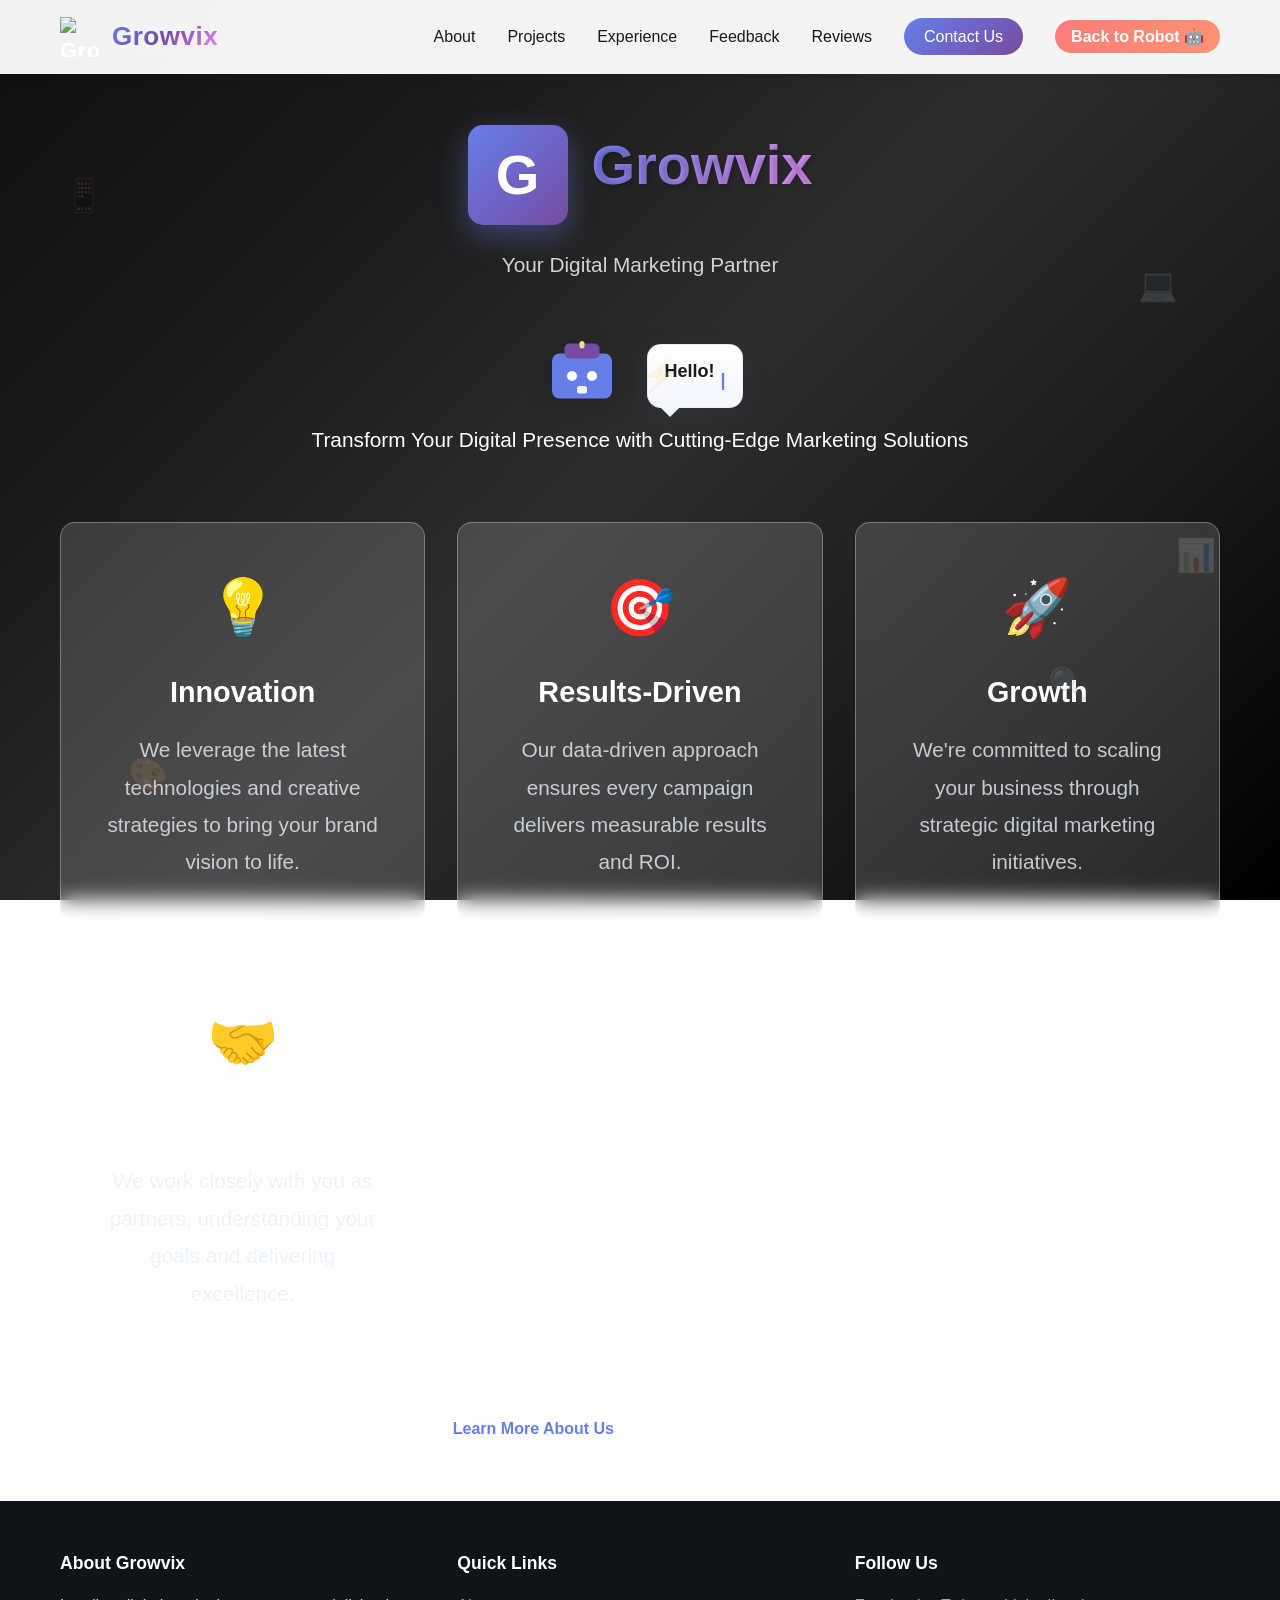
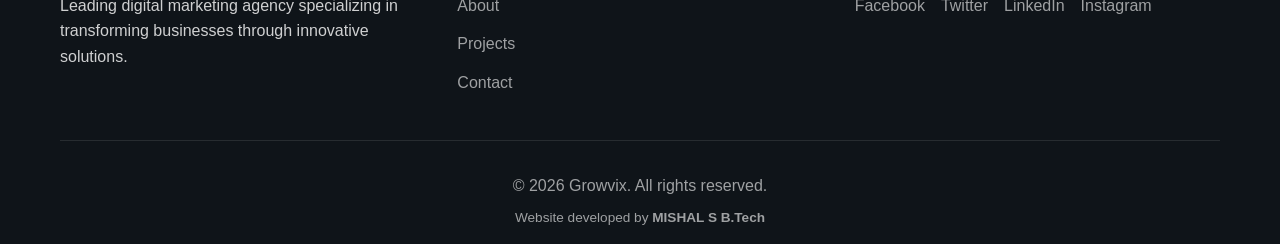
==== commit ae8b96bc: "Add files via upload" ====
--- a/index.html
+++ b/index.html
@@ -3,22 +3,381 @@
 <head>
     <meta charset="UTF-8">
     <meta name="viewport" content="width=device-width, initial-scale=1.0">
-    <title>Growvix - Digital Marketing Agency</title>
-    <link rel="stylesheet" href="style.css">
+    <title>Home - Growvix</title>
+    <link rel="stylesheet" href="style.css?v=3">
+    <style>
+        .home-page {
+            background: linear-gradient(135deg, #0f0f0f 0%, #1a1a1a 25%, #2d2d2d 50%, #1a1a1a 75%, #000000 100%);
+            background-attachment: fixed;
+            min-height: 100vh;
+            padding-top: 80px;
+            color: white;
+        }
+
+        .home-page-content {
+            max-width: 1200px;
+            margin: 0 auto;
+            padding: 40px 20px;
+            text-align: center;
+        }
+
+        .home-page-content h1 {
+            font-size: 3.5rem;
+            margin-bottom: 20px;
+            text-shadow: 2px 2px 4px rgba(0, 0, 0, 0.2);
+        }
+
+        .logo-section {
+            margin-bottom: 3rem;
+            animation: fadeInDown 0.8s ease;
+        }
+
+        .growvix-logo {
+            display: flex;
+            align-items: center;
+            justify-content: center;
+            gap: 1.5rem;
+            margin-bottom: 1rem;
+        }
+
+        .logo-box {
+            width: 100px;
+            height: 100px;
+            background: linear-gradient(135deg, #667eea, #764ba2);
+            border-radius: 15px;
+            display: flex;
+            align-items: center;
+            justify-content: center;
+            box-shadow: 0 10px 30px rgba(102, 126, 234, 0.4);
+            animation: bounce 2s infinite;
+        }
+
+        .logo-p {
+            font-size: 3.5rem;
+            font-weight: 900;
+            color: white;
+        }
+
+        .logo-text {
+            font-size: 2.5rem;
+            background: linear-gradient(135deg, #667eea, #f093fb);
+            -webkit-background-clip: text;
+            -webkit-text-fill-color: transparent;
+            background-clip: text;
+            font-weight: 800;
+            margin: 0;
+        }
+
+        .tagline {
+            font-size: 1.1rem;
+            color: rgba(255, 255, 255, 0.8);
+            margin-top: 0.5rem !important;
+        }
+
+        @keyframes bounce {
+            0%, 100% {
+                transform: translateY(0);
+            }
+            50% {
+                transform: translateY(-10px);
+            }
+        }
+
+        .home-page-content p {
+            font-size: 1.3rem;
+            margin-bottom: 30px;
+            line-height: 1.8;
+            max-width: 800px;
+            margin-left: auto;
+            margin-right: auto;
+        }
+
+        .home-highlights {
+            display: grid;
+            grid-template-columns: repeat(auto-fit, minmax(280px, 1fr));
+            gap: 2rem;
+            margin-top: 4rem;
+        }
+
+        .highlight-box {
+            background: rgba(255, 255, 255, 0.15);
+            backdrop-filter: blur(10px);
+            padding: 2.5rem;
+            border-radius: 15px;
+            border: 1px solid rgba(255, 255, 255, 0.3);
+            transition: all 0.3s ease;
+            position: relative;
+            overflow: hidden;
+        }
+
+        .highlight-box::before {
+            content: '';
+            position: absolute;
+            top: -50%;
+            right: -50%;
+            width: 200px;
+            height: 200px;
+            background: rgba(255, 255, 255, 0.1);
+            border-radius: 50%;
+            pointer-events: none;
+        }
+
+        .highlight-box:hover {
+            background: rgba(255, 255, 255, 0.25);
+            transform: translateY(-10px);
+        }
+
+        .highlight-icon {
+            font-size: 3.5rem;
+            margin-bottom: 1rem;
+            display: inline-block;
+            animation: float 3s ease-in-out infinite;
+        }
+
+        .highlight-box:nth-child(2) .highlight-icon {
+            animation-delay: 0.5s;
+        }
+
+        .highlight-box:nth-child(3) .highlight-icon {
+            animation-delay: 1s;
+        }
+
+        .highlight-box:nth-child(4) .highlight-icon {
+            animation-delay: 1.5s;
+        }
+
+        .highlight-box h3 {
+            font-size: 1.8rem;
+            margin-bottom: 1rem;
+            color: #fff;
+        }
+
+        .highlight-box p {
+            margin: 0;
+            opacity: 0.95;
+            color: rgba(230, 238, 252, 0.85);
+        }
+
+        .cta-buttons {
+            margin-top: 3rem;
+            display: flex;
+            gap: 1rem;
+            justify-content: center;
+            flex-wrap: wrap;
+        }
+
+        .btn-white {
+            background: white;
+            color: #667eea;
+            padding: 15px 40px;
+            border-radius: 30px;
+            font-weight: 700;
+            text-decoration: none;
+            border: none;
+            cursor: pointer;
+            transition: all 0.3s ease;
+            font-size: 1rem;
+        }
+
+        .btn-white:hover {
+            transform: translateY(-3px);
+            box-shadow: 0 10px 25px rgba(0, 0, 0, 0.2);
+        }
+
+        .btn-outline {
+            background: transparent;
+            color: white;
+            padding: 15px 40px;
+            border-radius: 30px;
+            font-weight: 700;
+            text-decoration: none;
+            border: 2px solid white;
+            cursor: pointer;
+            transition: all 0.3s ease;
+            font-size: 1rem;
+        }
+
+        .btn-outline:hover {
+            background: white;
+            color: #667eea;
+        }
+
+        .floating-elements {
+            position: fixed;
+            width: 100%;
+            height: 100%;
+            top: 80px;
+            left: 0;
+            pointer-events: none;
+            z-index: 0;
+        }
+
+        .element {
+            position: absolute;
+            font-size: 2rem;
+            opacity: 0.15;
+            animation: float 6s ease-in-out infinite;
+        }
+
+        .element1 {
+            top: 10%;
+            left: 5%;
+            animation-delay: 0s;
+        }
+
+        .element2 {
+            top: 20%;
+            right: 8%;
+            animation-delay: 1s;
+        }
+
+        .element3 {
+            bottom: 20%;
+            left: 10%;
+            animation-delay: 2s;
+        }
+
+        .element4 {
+            top: 50%;
+            right: 5%;
+            animation-delay: 1.5s;
+        }
+
+        .element5 {
+            bottom: 30%;
+            right: 15%;
+            animation-delay: 0.5s;
+        }
+
+        .element6 {
+            top: 30%;
+            left: 50%;
+            animation-delay: 2.5s;
+        }
+
+        .home-page-content {
+            position: relative;
+            z-index: 1;
+        }
+
+        /* ========== MOBILE RESPONSIVE ========== */
+        @media (max-width: 768px) {
+            .home-page-content h1 {
+                font-size: 2rem;
+                margin-bottom: 15px;
+            }
+
+            .logo-box {
+                width: 80px;
+                height: 80px;
+            }
+
+            .logo-p {
+                font-size: 2.5rem;
+            }
+
+            .logo-text {
+                font-size: 1.8rem;
+            }
+
+            .tagline {
+                font-size: 1rem;
+            }
+
+            .home-page-content p {
+                font-size: 1rem;
+            }
+
+            .highlight-box h3 {
+                font-size: 1.3rem;
+            }
+
+            .cta-buttons {
+                flex-direction: column;
+                gap: 1rem;
+            }
+
+            .btn-white,
+            .btn-outline {
+                width: 100%;
+                padding: 12px 25px;
+            }
+
+            .element {
+                font-size: 1.5rem;
+                opacity: 0.08;
+            }
+
+            .growvix-logo {
+                flex-direction: column;
+                gap: 1rem;
+            }
+        }
+
+        @media (max-width: 480px) {
+            .home-page {
+                padding-top: 70px;
+            }
+
+            .home-page-content h1 {
+                font-size: 1.5rem;
+                margin-bottom: 10px;
+            }
+
+            .logo-box {
+                width: 70px;
+                height: 70px;
+            }
+
+            .logo-p {
+                font-size: 2rem;
+            }
+
+            .logo-text {
+                font-size: 1.4rem;
+            }
+
+            .home-page-content p {
+                font-size: 0.95rem;
+            }
+
+            .home-highlights {
+                gap: 1rem;
+                margin-top: 2rem;
+            }
+
+            .highlight-box {
+                padding: 1.5rem;
+            }
+
+            .highlight-icon {
+                font-size: 2.5rem;
+            }
+
+            .highlight-box h3 {
+                font-size: 1.1rem;
+                margin-bottom: 0.8rem;
+            }
+
+            .highlight-box p {
+                font-size: 0.9rem;
+            }
+
+            .btn-white,
+            .btn-outline {
+                padding: 10px 20px;
+                font-size: 0.9rem;
+            }
+
+            .element {
+                font-size: 1.2rem;
+            }
+        }
+    </style>
 </head>
 <body>
     <!-- Loading Bar -->
     <div class="loading-container">
-        <div class="loading-robot">
-            <svg viewBox="0 0 64 64" xmlns="http://www.w3.org/2000/svg" role="img" aria-label="loading robot">
-                <rect x="8" y="14" width="48" height="36" rx="6" fill="#ffffff" />
-                <rect x="18" y="6" width="28" height="12" rx="4" fill="#f093fb" />
-                <circle cx="24" cy="32" r="4" fill="#667eea" />
-                <circle cx="40" cy="32" r="4" fill="#667eea" />
-                <rect x="28" y="40" width="8" height="6" rx="2" fill="#667eea" />
-                <rect x="30" y="4" width="4" height="6" rx="2" fill="#ffda7b" />
-            </svg>
-        </div>
         <div class="loading-bar">
             <div class="loading-progress"></div>
         </div>
@@ -26,6 +385,7 @@
             <span class="loading-percentage">0</span>%
         </div>
     </div>
+
     <!-- Navigation Bar -->
     <nav class="navbar">
         <div class="nav-container">
@@ -43,7 +403,7 @@
                 <li><a href="feedback.html" class="nav-link">Feedback</a></li>
                 <li><a href="reviews.html" class="nav-link">Reviews</a></li>
                 <li><a href="contact.html" class="nav-link cta-btn">Contact Us</a></li>
-                <li><a href="home.html#robotWelcome" class="nav-link exit-btn">Back to Robot 🤖</a></li>
+                <li><a href="#robotWelcome" class="nav-link exit-btn">Back to Robot 🤖</a></li>
             </ul>
             <div class="hamburger">
                 <span></span>
@@ -53,413 +413,75 @@
         </div>
     </nav>
 
-    <!-- Home Section -->
-    <section id="home" class="home">
-        <div class="home-content">
-            <h1 class="home-title">Transform Your Business with Digital Marketing</h1>
-            <p class="home-subtitle">We create stunning digital experiences that drive results</p>
-            <button class="btn-primary">Get Started Today</button>
-            <div class="floating-shapes">
-                <div class="shape shape1"></div>
-                <div class="shape shape2"></div>
-                <div class="shape shape3"></div>
+    <div class="home-page">
+        <div class="home-page-content">
+            <div class="logo-section">
+                    <div class="growvix-logo">
+                    <div class="logo-box">
+                        <span class="logo-p">G</span>
+                    </div>
+                    <h1 class="logo-text">Growvix</h1>
+                </div>
+                <p class="tagline">Your Digital Marketing Partner</p>
+            </div>
+
+            <div class="robot-wrapper center">
+                <div class="robot" aria-hidden="true">
+                    <!-- Simple cute robot SVG -->
+                    <svg viewBox="0 0 64 64" xmlns="http://www.w3.org/2000/svg" role="img" aria-label="robot">
+                        <rect x="8" y="14" width="48" height="36" rx="6" fill="#667eea" />
+                        <rect x="18" y="6" width="28" height="12" rx="4" fill="#764ba2" />
+                        <circle cx="24" cy="32" r="4" fill="#fff" />
+                        <circle cx="40" cy="32" r="4" fill="#fff" />
+                        <rect x="28" y="40" width="8" height="6" rx="2" fill="#f3f6ff" />
+                        <rect x="30" y="4" width="4" height="6" rx="2" fill="#ffda7b" />
+                    </svg>
+                </div>
+                <div class="speech-bubble" role="status">
+                    <span class="robot-text" id="robotText"></span><span class="robot-cursor" id="robotCursor">|</span>
+                </div>
+            </div>
+
+            <p>Transform Your Digital Presence with Cutting-Edge Marketing Solutions</p>
+            
+            <div class="home-highlights">
+                <div class="highlight-box">
+                    <div class="highlight-icon">💡</div>
+                    <h3>Innovation</h3>
+                    <p>We leverage the latest technologies and creative strategies to bring your brand vision to life.</p>
+                </div>
+                <div class="highlight-box">
+                    <div class="highlight-icon">🎯</div>
+                    <h3>Results-Driven</h3>
+                    <p>Our data-driven approach ensures every campaign delivers measurable results and ROI.</p>
+                </div>
+                <div class="highlight-box">
+                    <div class="highlight-icon">🚀</div>
+                    <h3>Growth</h3>
+                    <p>We're committed to scaling your business through strategic digital marketing initiatives.</p>
+                </div>
+                <div class="highlight-box">
+                    <div class="highlight-icon">🤝</div>
+                    <h3>Partnership</h3>
+                    <p>We work closely with you as partners, understanding your goals and delivering excellence.</p>
+                </div>
+            </div>
+
+            <div class="cta-buttons">
+                <a href="about.html" class="btn-white">Learn More About Us</a>
+                <a href="projects.html" class="btn-outline">View Our Work</a>
+            </div>
+
+            <div class="floating-elements">
+                <div class="element element1">📱</div>
+                <div class="element element2">💻</div>
+                <div class="element element3">🎨</div>
+                <div class="element element4">📊</div>
+                <div class="element element5">🔍</div>
+                <div class="element element6">⚡</div>
             </div>
         </div>
-    </section>
-
-    <!-- About Section -->
-    <section id="about" class="about">
-        <div class="container">
-            <h2 class="section-title">About Us</h2>
-            <div class="about-content">
-                <div class="about-text">
-                    <h3>Who We Are</h3>
-                    <p>DigitalVista is a leading digital marketing agency specializing in creating innovative solutions for businesses of all sizes. With a team of talented professionals, we're committed to delivering exceptional results that exceed expectations.</p>
-                    <div class="about-stats">
-                        <div class="stat">
-                            <h4>150+</h4>
-                            <p>Projects Completed</p>
-                        </div>
-                        <div class="stat">
-                            <h4>50+</h4>
-                            <p>Happy Clients</p>
-                        </div>
-                        <div class="stat">
-                            <h4>8 Years</h4>
-                            <p>In Business</p>
-                        </div>
-                    </div>
-                </div>
-                <div class="about-features">
-                    <div class="feature-card">
-                        <div class="feature-icon">🎯</div>
-                        <h4>Strategic Planning</h4>
-                        <p>Data-driven strategies tailored to your business goals</p>
-                    </div>
-                    <div class="feature-card">
-                        <div class="feature-icon">💡</div>
-                        <h4>Creative Design</h4>
-                        <p>Stunning visuals that capture your brand essence</p>
-                    </div>
-                    <div class="feature-card">
-                        <div class="feature-icon">📈</div>
-                        <h4>Growth Focus</h4>
-                        <p>Measurable results and continuous optimization</p>
-                    </div>
-                    <div class="feature-card">
-                        <div class="feature-icon">🚀</div>
-                        <h4>Innovation</h4>
-                        <p>Cutting-edge technology and modern approaches</p>
-                    </div>
-                </div>
-            </div>
-        </div>
-    </section>
-
-    <!-- Projects Section -->
-    <section id="projects" class="projects">
-        <div class="container">
-            <h2 class="section-title">Our Projects</h2>
-            <div class="filter-buttons">
-                <button class="filter-btn active" data-filter="all">All</button>
-                <button class="filter-btn" data-filter="web">Web Design</button>
-                <button class="filter-btn" data-filter="seo">SEO</button>
-                <button class="filter-btn" data-filter="social">Social Media</button>
-            </div>
-            <div class="projects-grid">
-                <div class="project-card" data-category="web">
-                    <div class="project-image" style="background: linear-gradient(135deg, #667eea 0%, #764ba2 100%);">
-                        <div class="project-overlay">
-                            <button class="view-btn">View Project</button>
-                        </div>
-                    </div>
-                    <div class="project-info">
-                        <h3>E-Commerce Platform</h3>
-                        <p>Built a modern e-commerce site that increased sales by 250%</p>
-                        <span class="project-tag">Web Design</span>
-                    </div>
-                </div>
-                <div class="project-card" data-category="seo">
-                    <div class="project-image" style="background: linear-gradient(135deg, #f093fb 0%, #f5576c 100%);">
-                        <div class="project-overlay">
-                            <button class="view-btn">View Project</button>
-                        </div>
-                    </div>
-                    <div class="project-info">
-                        <h3>SEO Optimization</h3>
-                        <p>Achieved #1 ranking for 15 high-value keywords</p>
-                        <span class="project-tag">SEO</span>
-                    </div>
-                </div>
-                <div class="project-card" data-category="social">
-                    <div class="project-image" style="background: linear-gradient(135deg, #4facfe 0%, #00f2fe 100%);">
-                        <div class="project-overlay">
-                            <button class="view-btn">View Project</button>
-                        </div>
-                    </div>
-                    <div class="project-info">
-                        <h3>Social Media Campaign</h3>
-                        <p>Generated 500K+ impressions and 50K+ engagements</p>
-                        <span class="project-tag">Social Media</span>
-                    </div>
-                </div>
-                <div class="project-card" data-category="web">
-                    <div class="project-image" style="background: linear-gradient(135deg, #fa709a 0%, #fee140 100%);">
-                        <div class="project-overlay">
-                            <button class="view-btn">View Project</button>
-                        </div>
-                    </div>
-                    <div class="project-info">
-                        <h3>Brand Website Redesign</h3>
-                        <p>Complete redesign resulting in 180% increase in conversions</p>
-                        <span class="project-tag">Web Design</span>
-                    </div>
-                </div>
-                <div class="project-card" data-category="seo">
-                    <div class="project-image" style="background: linear-gradient(135deg, #a8edea 0%, #fed6e3 100%);">
-                        <div class="project-overlay">
-                            <button class="view-btn">View Project</button>
-                        </div>
-                    </div>
-                    <div class="project-info">
-                        <h3>Content Marketing</h3>
-                        <p>Strategic content creation driving 300% traffic growth</p>
-                        <span class="project-tag">SEO</span>
-                    </div>
-                </div>
-                <div class="project-card" data-category="social">
-                    <div class="project-image" style="background: linear-gradient(135deg, #ff9a56 0%, #ff6a88 100%);">
-                        <div class="project-overlay">
-                            <button class="view-btn">View Project</button>
-                        </div>
-                    </div>
-                    <div class="project-info">
-                        <h3>Influencer Collaboration</h3>
-                        <p>Partnered with influencers for authentic brand storytelling</p>
-                        <span class="project-tag">Social Media</span>
-                    </div>
-                </div>
-            </div>
-        </div>
-    </section>
-
-    <!-- Experience Section -->
-    <section id="experience" class="experience">
-        <div class="container">
-            <h2 class="section-title">Our Expertise</h2>
-            <div class="expertise-grid">
-                <div class="expertise-card">
-                    <div class="expertise-number">01</div>
-                    <h3>SEO & SEM</h3>
-                    <p>Drive organic and paid traffic with our proven SEO and search engine marketing strategies</p>
-                </div>
-                <div class="expertise-card">
-                    <div class="expertise-number">02</div>
-                    <h3>Social Media Management</h3>
-                    <p>Build engaged communities and create viral content across all major platforms</p>
-                </div>
-                <div class="expertise-card">
-                    <div class="expertise-number">03</div>
-                    <h3>Content Creation</h3>
-                    <p>Compelling storytelling that resonates with your audience and drives action</p>
-                </div>
-                <div class="expertise-card">
-                    <div class="expertise-number">04</div>
-                    <h3>Web Design & Development</h3>
-                    <p>Beautiful, responsive websites that convert visitors into customers</p>
-                </div>
-                <div class="expertise-card">
-                    <div class="expertise-number">05</div>
-                    <h3>Email Marketing</h3>
-                    <p>Personalized email campaigns that nurture leads and boost customer retention</p>
-                </div>
-                <div class="expertise-card">
-                    <div class="expertise-number">06</div>
-                    <h3>Brand Strategy</h3>
-                    <p>Develop strong brands that stand out in competitive markets</p>
-                </div>
-            </div>
-        </div>
-    </section>
-
-    <!-- Team Section (Unique Feature) -->
-    <section id="team" class="team">
-        <div class="container">
-            <h2 class="section-title">Meet Our Team</h2>
-            <div class="team-grid">
-                <div class="team-member">
-                    <div class="member-avatar">👨‍💼</div>
-                    <h3>John Anderson</h3>
-                    <p class="member-role">CEO & Strategy Lead</p>
-                    <p class="member-bio">15+ years in digital marketing</p>
-                </div>
-                <div class="team-member">
-                    <div class="member-avatar">👩‍💻</div>
-                    <h3>Sarah Mitchell</h3>
-                    <p class="member-role">Creative Director</p>
-                    <p class="member-bio">Award-winning designer</p>
-                </div>
-                <div class="team-member">
-                    <div class="member-avatar">👨‍🔧</div>
-                    <h3>Mike Chen</h3>
-                    <p class="member-role">Technical Lead</p>
-                    <p class="member-bio">Full-stack development expert</p>
-                </div>
-                <div class="team-member">
-                    <div class="member-avatar">👩‍📊</div>
-                    <h3>Emma Wilson</h3>
-                    <p class="member-role">Analytics Specialist</p>
-                    <p class="member-bio">Data-driven insights specialist</p>
-                </div>
-            </div>
-        </div>
-    </section>
-
-    <!-- Feedback Section -->
-    <section id="feedback" class="feedback">
-        <div class="container">
-            <h2 class="section-title">Client Feedback</h2>
-            <div class="feedback-grid">
-                <div class="feedback-card">
-                    <div class="feedback-header">
-                        <div class="client-avatar">🎯</div>
-                        <div>
-                            <h4>Tech Startup Inc.</h4>
-                            <p>Product Launch Campaign</p>
-                        </div>
-                    </div>
-                    <p class="feedback-text">"DigitalVista transformed our product launch strategy. Their creative approach and data-driven insights resulted in exceeding our targets by 150%."</p>
-                    <div class="feedback-rating">⭐⭐⭐⭐⭐</div>
-                </div>
-                <div class="feedback-card">
-                    <div class="feedback-header">
-                        <div class="client-avatar">🛍️</div>
-                        <div>
-                            <h4>Fashion Boutique</h4>
-                            <p>Brand Redesign</p>
-                        </div>
-                    </div>
-                    <p class="feedback-text">"The team's creativity and attention to detail were remarkable. Our brand now resonates with our target audience like never before."</p>
-                    <div class="feedback-rating">⭐⭐⭐⭐⭐</div>
-                </div>
-                <div class="feedback-card">
-                    <div class="feedback-header">
-                        <div class="client-avatar">💼</div>
-                        <div>
-                            <h4>Corporate Solutions</h4>
-                            <p>Website Optimization</p>
-                        </div>
-                    </div>
-                    <p class="feedback-text">"Working with DigitalVista was seamless. Their strategic approach to web optimization improved our conversion rates significantly."</p>
-                    <div class="feedback-rating">⭐⭐⭐⭐⭐</div>
-                </div>
-            </div>
-        </div>
-    </section>
-
-    <!-- Reviews Section -->
-    <section id="reviews" class="reviews">
-        <div class="container">
-            <h2 class="section-title">Success Stories</h2>
-            <div class="reviews-container">
-                <div class="review-item">
-                    <div class="review-number">1</div>
-                    <div class="review-content">
-                        <h3>Increased Revenue by 350%</h3>
-                        <p>Through our comprehensive digital strategy, client saw unprecedented growth in just 6 months</p>
-                    </div>
-                </div>
-                <div class="review-item">
-                    <div class="review-number">2</div>
-                    <div class="review-content">
-                        <h3>20+ Industry Awards</h3>
-                        <p>Our campaigns have been recognized globally for innovation and effectiveness</p>
-                    </div>
-                </div>
-                <div class="review-item">
-                    <div class="review-number">3</div>
-                    <div class="review-content">
-                        <h3>98% Client Satisfaction Rate</h3>
-                        <p>Our commitment to excellence ensures long-term partnerships with satisfied clients</p>
-                    </div>
-                </div>
-                <div class="review-item">
-                    <div class="review-number">4</div>
-                    <div class="review-content">
-                        <h3>500+ Brand Transformations</h3>
-                        <p>We've helped over 500 brands find their voice and achieve their goals</p>
-                    </div>
-                </div>
-            </div>
-        </div>
-    </section>
-
-    <!-- Interactive Features Section (Unique) -->
-    <section id="interactive" class="interactive-features">
-        <div class="container">
-            <h2 class="section-title">Why Choose Us</h2>
-            <div class="features-showcase">
-                <div class="feature-showcase">
-                    <div class="feature-icon-large">🎓</div>
-                    <h3>Continuous Learning</h3>
-                    <p>Our team stays updated with latest marketing trends and technologies</p>
-                </div>
-                <div class="feature-showcase">
-                    <div class="feature-icon-large">🤝</div>
-                    <h3>Transparent Communication</h3>
-                    <p>Regular updates and reports keep you informed every step of the way</p>
-                </div>
-                <div class="feature-showcase">
-                    <div class="feature-icon-large">⚡</div>
-                    <h3>Fast Execution</h3>
-                    <p>Quick turnaround times without compromising on quality</p>
-                </div>
-                <div class="feature-showcase">
-                    <div class="feature-icon-large">💰</div>
-                    <h3>Value for Money</h3>
-                    <p>Competitive pricing with exceptional ROI on your investment</p>
-                </div>
-            </div>
-        </div>
-    </section>
-
-    <!-- Pricing Section (Unique) -->
-    <section id="pricing" class="pricing">
-        <div class="container">
-            <h2 class="section-title">Our Pricing Plans</h2>
-            <div class="pricing-grid">
-                <div class="pricing-card">
-                    <h3>Starter</h3>
-                    <div class="price">$999<span>/month</span></div>
-                    <ul class="pricing-features">
-                        <li>✓ Social Media Management</li>
-                        <li>✓ Basic SEO</li>
-                        <li>✓ Monthly Reports</li>
-                        <li>✓ Email Support</li>
-                    </ul>
-                    <button class="btn-secondary">Choose Plan</button>
-                </div>
-                <div class="pricing-card featured">
-                    <div class="badge">Popular</div>
-                    <h3>Professional</h3>
-                    <div class="price">$2,499<span>/month</span></div>
-                    <ul class="pricing-features">
-                        <li>✓ Everything in Starter</li>
-                        <li>✓ Advanced SEO & PPC</li>
-                        <li>✓ Content Creation</li>
-                        <li>✓ Priority Support</li>
-                        <li>✓ Quarterly Strategy Review</li>
-                    </ul>
-                    <button class="btn-primary">Choose Plan</button>
-                </div>
-                <div class="pricing-card">
-                    <h3>Enterprise</h3>
-                    <div class="price">Custom</div>
-                    <ul class="pricing-features">
-                        <li>✓ Full Digital Strategy</li>
-                        <li>✓ Custom Solutions</li>
-                        <li>✓ Dedicated Account Manager</li>
-                        <li>✓ 24/7 Support</li>
-                        <li>✓ Monthly Strategy Sessions</li>
-                    </ul>
-                    <button class="btn-secondary">Contact Sales</button>
-                </div>
-            </div>
-        </div>
-    </section>
-
-    <!-- Contact Section -->
-    <section id="contact" class="contact">
-        <div class="container">
-            <h2 class="section-title">Get In Touch</h2>
-            <div class="contact-content">
-                <div class="contact-info">
-                    <div class="info-box">
-                        <h4>📍 Location</h4>
-                        <p>123 Marketing Street<br>Digital City, DC 12345</p>
-                    </div>
-                    <div class="info-box">
-                        <h4>📞 Phone</h4>
-                        <p>+1 (555) 123-4567</p>
-                    </div>
-                    <div class="info-box">
-                        <h4>✉️ Email</h4>
-                        <p>hello@growvix.com</p>
-                    </div>
-                    <div class="info-box">
-                        <h4>🕐 Business Hours</h4>
-                        <p>Mon - Fri: 9:00 AM - 6:00 PM<br>Sat: 10:00 AM - 4:00 PM</p>
-                    </div>
-                </div>
-                <form class="contact-form">
-                    <input type="text" placeholder="Your Name" required>
-                    <input type="email" placeholder="Your Email" required>
-                    <textarea placeholder="Your Message" rows="5" required></textarea>
-                    <button type="submit" class="btn-primary">Send Message</button>
-                </form>
-            </div>
-        </div>
-    </section>
+    </div>
 
     <!-- Footer -->
     <footer class="footer">
@@ -472,9 +494,9 @@
                 <div class="footer-section">
                     <h4>Quick Links</h4>
                     <ul>
-                        <li><a href="#about">About</a></li>
-                        <li><a href="#projects">Projects</a></li>
-                        <li><a href="#contact">Contact</a></li>
+                        <li><a href="about.html">About</a></li>
+                        <li><a href="projects.html">Projects</a></li>
+                        <li><a href="contact.html">Contact</a></li>
                     </ul>
                 </div>
                 <div class="footer-section">
@@ -489,6 +511,7 @@
             </div>
             <div class="footer-bottom">
                 <p>&copy; 2026 Growvix. All rights reserved.</p>
+                <p style="font-size: 0.85rem; margin-top: 8px; color: rgba(255,255,255,0.6);">Website developed by <strong>MISHAL S B.Tech</strong></p>
             </div>
         </div>
     </footer>
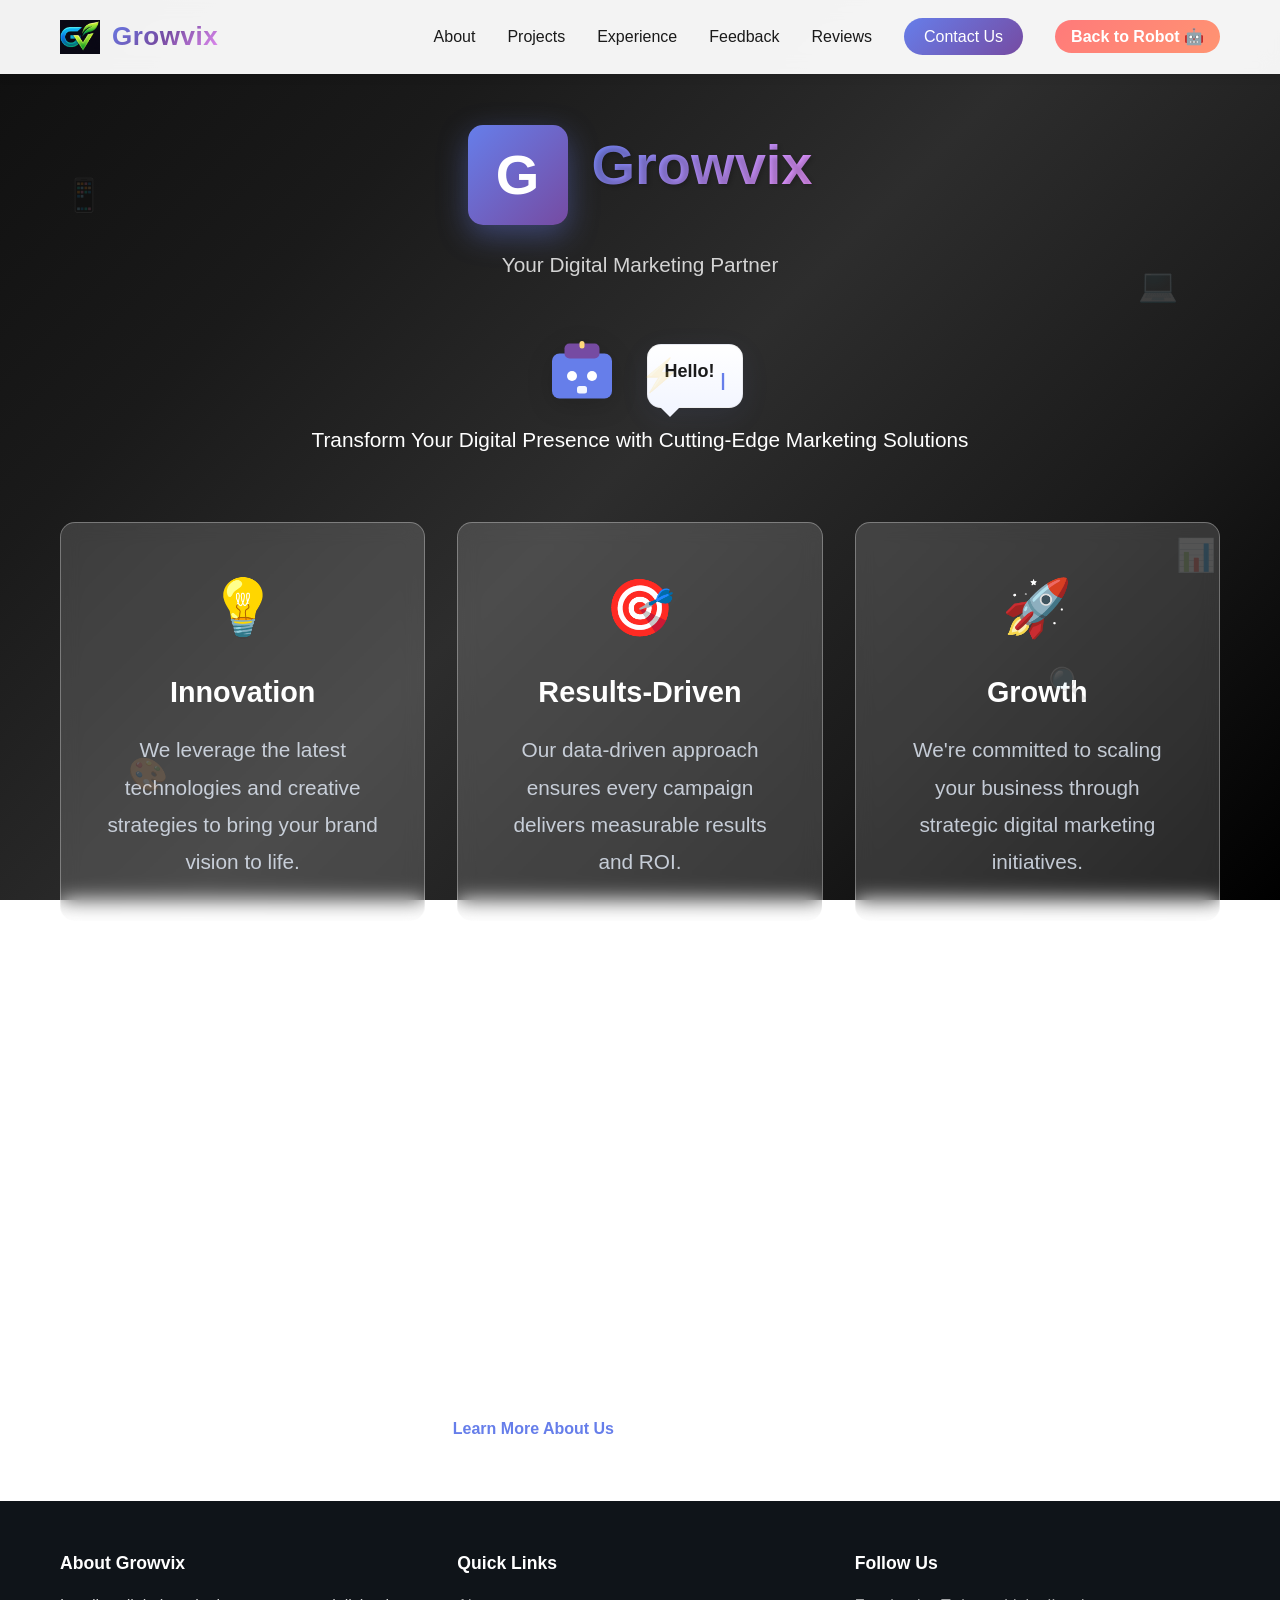
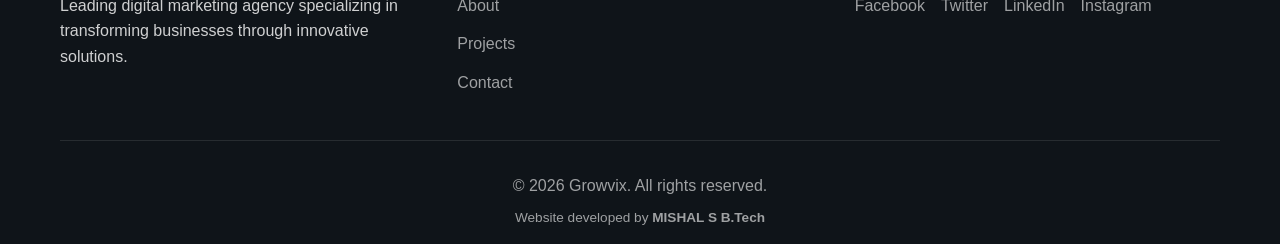
==== commit 65acd778: "Update index.html" ====
--- a/index.html
+++ b/index.html
@@ -391,7 +391,7 @@
         <div class="nav-container">
             <div class="logo">
                 <div class="logo-icon image-only">
-                    <img src="assets/growvix-logo.png" alt="Growvix logo" class="logo-img">
+                    <img src="growvix-logo.png" alt="Growvix logo" class="logo-img">
                 </div>
                 <h2>Growvix</h2>
             </div>
@@ -519,3 +519,4 @@
     <script src="script.js"></script>
 </body>
 </html>
+
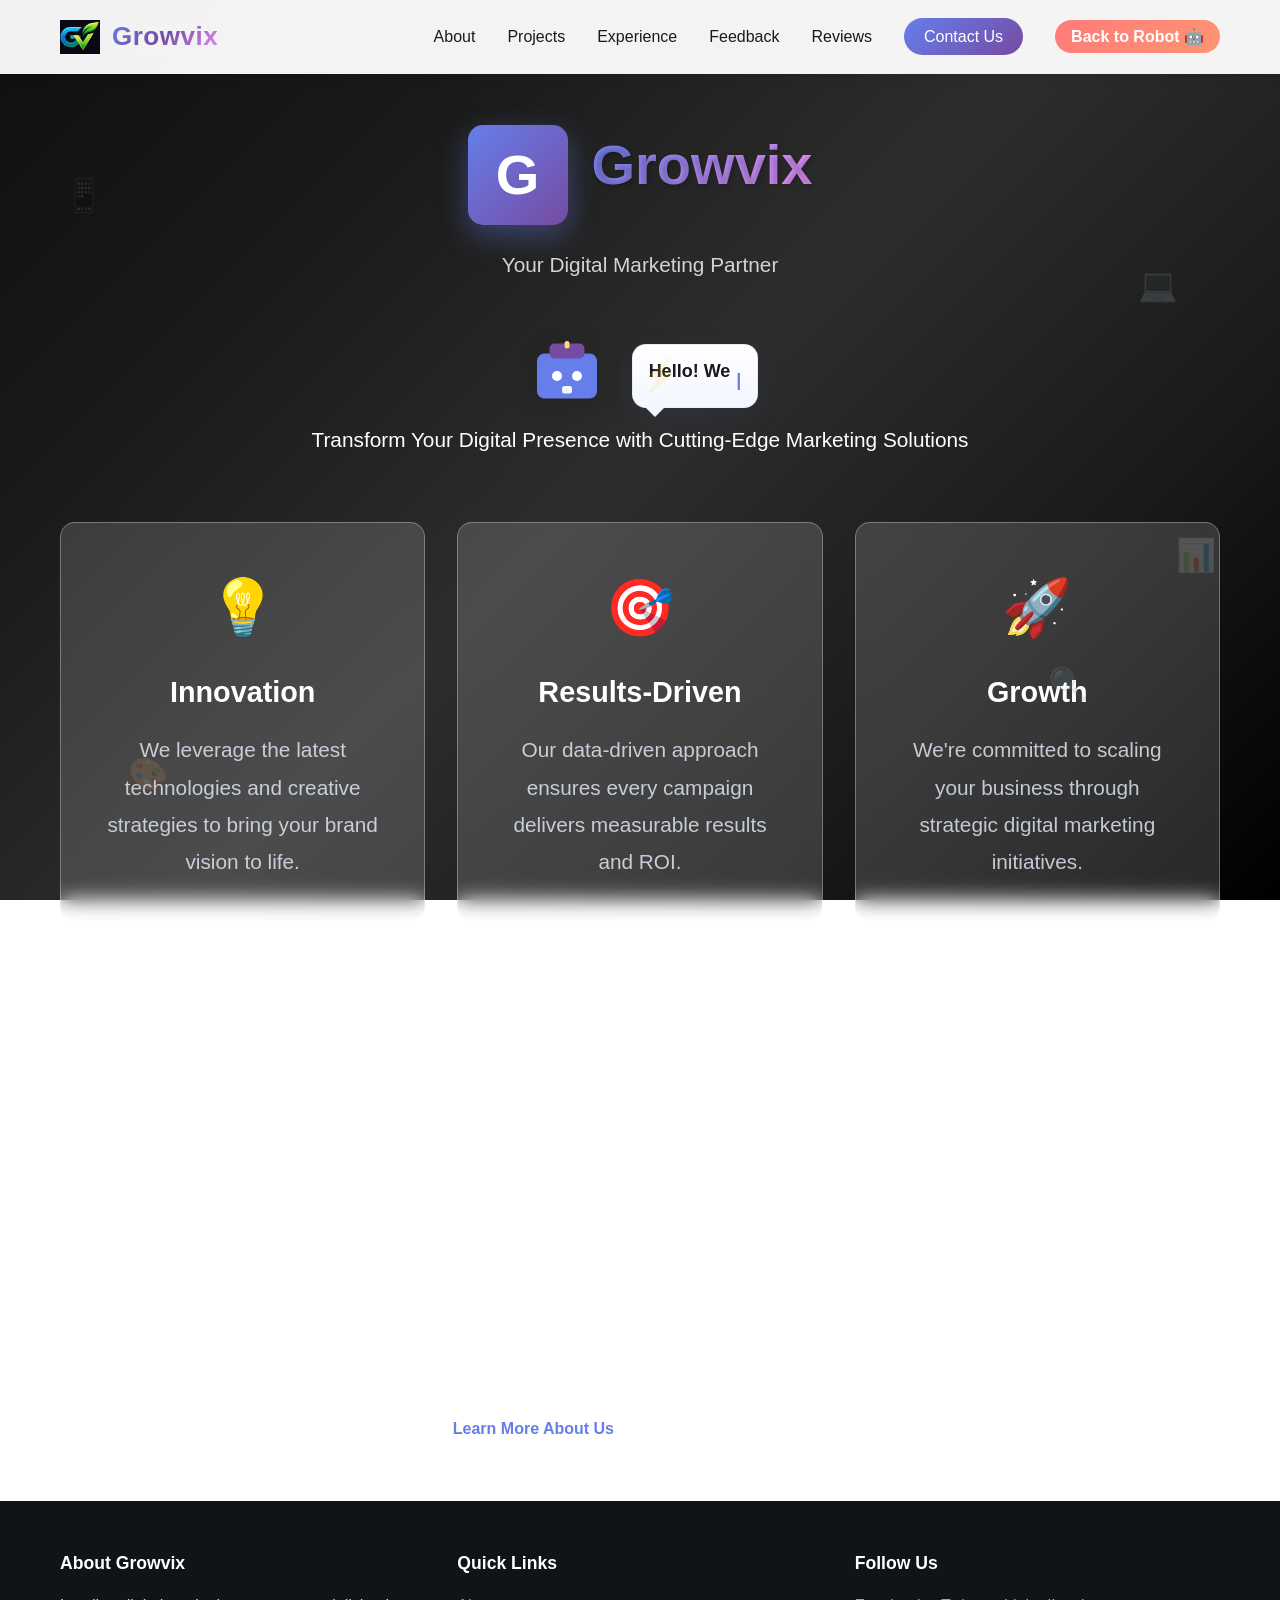
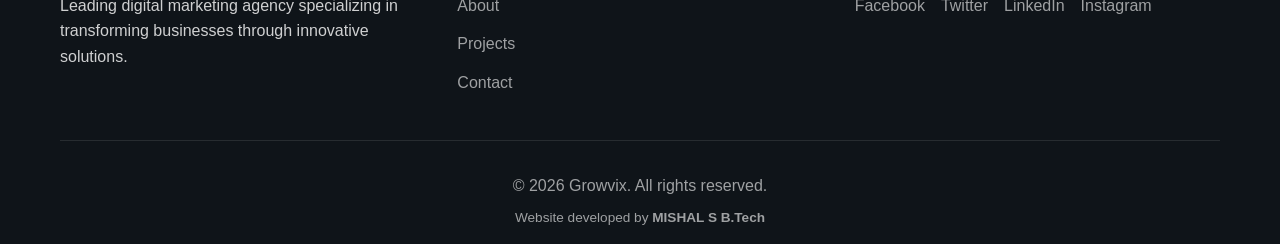
==== commit fabb4b6c: "Update index.html" ====
--- a/index.html
+++ b/index.html
@@ -403,7 +403,7 @@
                 <li><a href="feedback.html" class="nav-link">Feedback</a></li>
                 <li><a href="reviews.html" class="nav-link">Reviews</a></li>
                 <li><a href="contact.html" class="nav-link cta-btn">Contact Us</a></li>
-                <li><a href="#robotWelcome" class="nav-link exit-btn">Back to Robot 🤖</a></li>
+                <li><a href="index.html #robotWelcome" class="nav-link exit-btn">Back to Robot 🤖</a></li>
             </ul>
             <div class="hamburger">
                 <span></span>
@@ -520,3 +520,4 @@
 </body>
 </html>
 
+
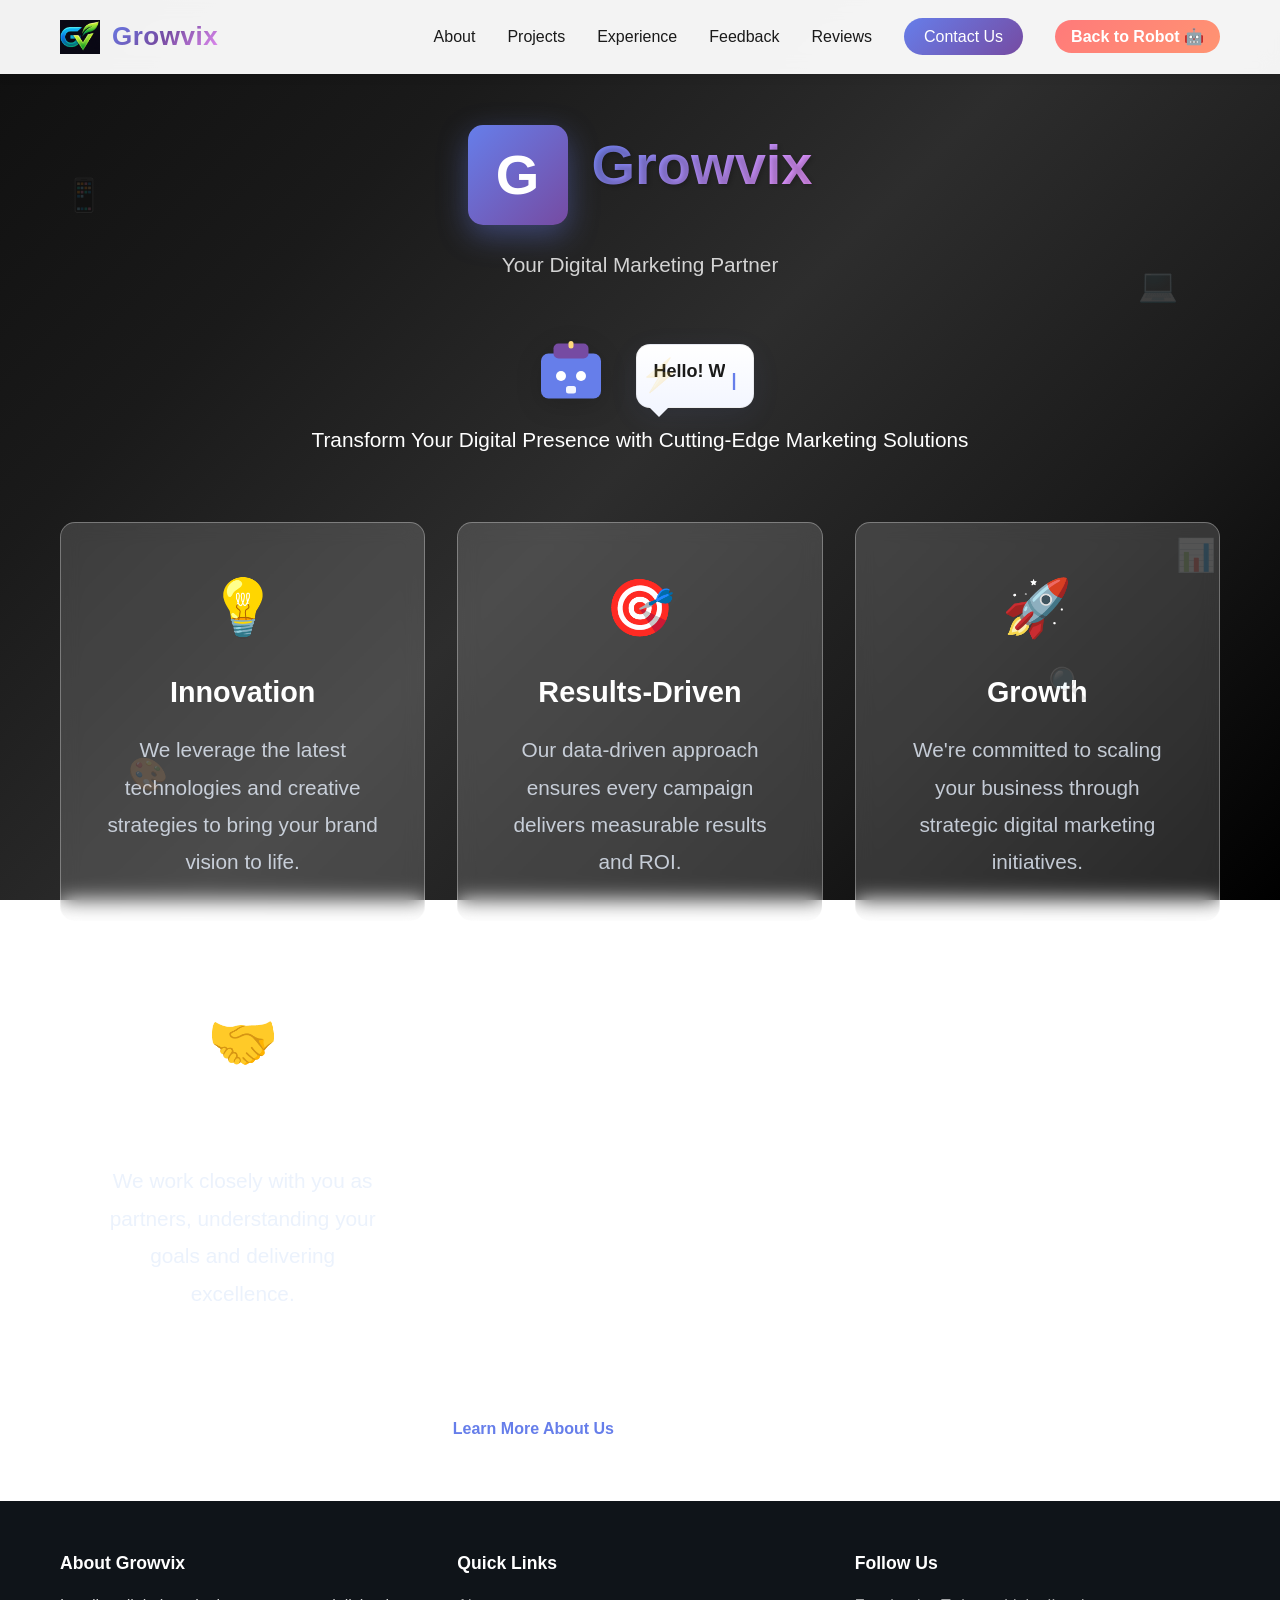
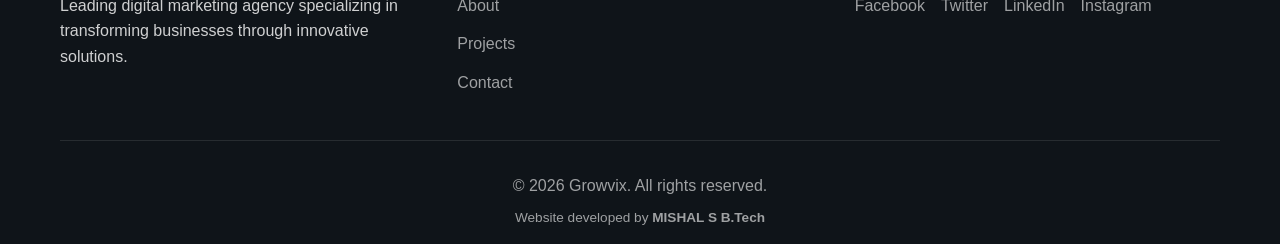
==== commit 71a3f2f6: "Update index.html" ====
--- a/index.html
+++ b/index.html
@@ -403,7 +403,7 @@
                 <li><a href="feedback.html" class="nav-link">Feedback</a></li>
                 <li><a href="reviews.html" class="nav-link">Reviews</a></li>
                 <li><a href="contact.html" class="nav-link cta-btn">Contact Us</a></li>
-                <li><a href="index.html #robotWelcome" class="nav-link exit-btn">Back to Robot 🤖</a></li>
+                <li><a href="index.html#robotWelcome" class="nav-link exit-btn">Back to Robot 🤖</a></li>
             </ul>
             <div class="hamburger">
                 <span></span>
@@ -521,3 +521,4 @@
 </html>
 
 
+
